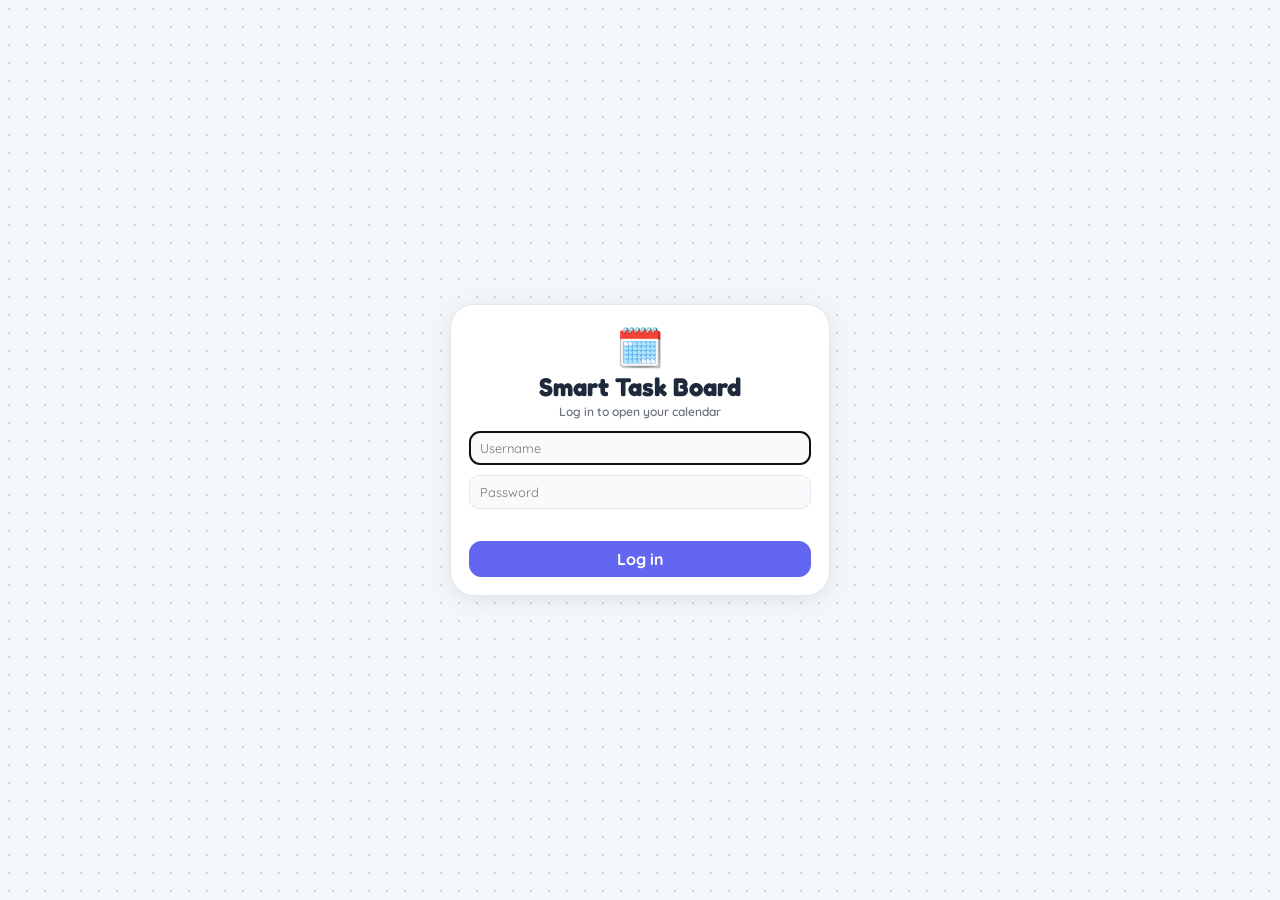
==== login.html @ 5694085f "Add files via upload" ====
<!DOCTYPE html>
<html lang="en"><head><meta charset="UTF-8"><meta name="viewport" content="width=device-width, initial-scale=1">
<title>Log in · Smart Calendar Task Board</title>
<link href="https://fonts.googleapis.com/css2?family=Fredoka:wght@400..700&family=Quicksand:wght@400..700&display=swap" rel="stylesheet">
<link rel="stylesheet" href="style.css"></head>
<body class="th-white" style="display:flex;align-items:center;justify-content:center">
<form class="panel" id="f" style="width:100%;max-width:380px;display:grid;gap:10px;margin:0">
  <div style="text-align:center"><div style="font-size:2.4rem">🗓️</div><h1>Smart Task Board</h1><p class="sub">Log in to open your calendar</p></div>
  <input id="u" placeholder="Username" autocomplete="username" required autofocus>
  <input id="p" type="password" placeholder="Password" autocomplete="current-password" required>
  <div id="err" class="bad" style="font-size:.75rem;font-weight:700;min-height:1em"></div>
  <button class="btn pri" type="submit">Log in</button>
</form>
<script src="auth.js"></script>
<script>
(async()=>{
  if(localStorage.getItem(TK)&&await currentUser())return location.replace('index.html');
  const btn=document.querySelector('button');
  document.getElementById('f').onsubmit=async e=>{
    e.preventDefault();btn.disabled=true;btn.textContent='Logging in…';
    try{await login(document.getElementById('u').value,document.getElementById('p').value);location.href='index.html'}
    catch(x){document.getElementById('err').textContent=x.status===401?x.message:'Cannot reach the server: '+x.message+' (is the site deployed with Netlify Functions?)';btn.disabled=false;btn.textContent='Log in'}
  };
})();
</script></body></html>
---- style.css ----
*{box-sizing:border-box}
:root{--bg:#f4f7f9;--panel:#fff;--ink:#1e293b;--bd:#e2e8f0;--pri:#6366f1;--pi:#fff;--sh:0 4px 20px -2px rgba(148,163,184,.25);--dot:#cbd5e1;--soft:#f8fafc}
.th-dark{--bg:#0b0f19;--panel:#161e2e;--ink:#f3f4f6;--bd:#243147;--pri:#10b981;--pi:#022c22;--sh:0 10px 30px rgba(0,0,0,.4);--dot:#334155;--soft:#1f2a3c}
.th-pink{--bg:#fff1f2;--panel:#fff;--ink:#4c0519;--bd:#fecdd3;--pri:#fb7185;--dot:#fda4af;--soft:#fff7f8}
.th-cepalco{--bg:#facc15;--panel:#fff;--ink:#000;--bd:#000;--pri:#000;--pi:#fff;--sh:6px 6px 0 #000;--dot:#000;--soft:#fffbe6}
body{margin:0;font-family:Quicksand,sans-serif;background:var(--bg);color:var(--ink);background-image:radial-gradient(var(--dot) 1.4px,transparent 1.4px);background-size:18px 18px;padding:14px;min-height:100vh}
h1,h2,h3,h4{font-family:Fredoka,sans-serif;margin:0}
h1{font-size:1.6rem}
.panel{background:var(--panel);border:1px solid var(--bd);border-radius:24px;box-shadow:var(--sh);max-width:1100px;margin:0 auto 14px;padding:18px}
.th-cepalco .panel{border-width:3px}
.top{display:flex;flex-wrap:wrap;gap:14px;justify-content:space-between;align-items:center}
.row{display:flex;flex-wrap:wrap;gap:8px;align-items:center;margin-top:8px}
.top>.row{margin:0}
.sub{font-size:.75rem;font-weight:600;opacity:.65;margin:2px 0}
button{font:inherit;cursor:pointer;color:inherit}
.mini{font-size:.65rem;font-weight:800;padding:4px 10px;border:1px solid var(--bd);border-radius:8px;background:var(--soft)}
.sw{width:22px;height:22px;border-radius:50%;border:2px solid var(--bd)}
.stat{background:var(--soft);border:1px solid var(--bd);border-radius:14px;padding:5px 12px;text-align:center;font-size:.6rem;font-weight:800;text-transform:uppercase}
.stat b{display:block;font-size:1.1rem}.ok{color:#059669}.bad{color:#dc2626}
.calbar{display:flex;align-items:center;gap:10px;margin-bottom:12px}
.calbar h2{flex:1;text-align:center;font-size:1.5rem}
.btn{padding:7px 14px;border-radius:12px;border:1px solid var(--bd);background:var(--soft);font-weight:800}
.btn.pri,.pri{background:var(--pri);color:var(--pi);border-color:var(--pri)}
.grid{display:grid;grid-template-columns:repeat(7,1fr);gap:6px}
.grid.head span{text-align:center;font-size:.7rem;font-weight:800;text-transform:uppercase;opacity:.7;padding:4px}
.red{color:#ef4444}
.cell{min-height:104px;text-align:left;padding:6px;border:1px solid var(--bd);border-radius:14px;background:var(--soft);display:flex;flex-direction:column;gap:3px;overflow:hidden;transition:transform .15s}
.cell:hover{transform:translateY(-2px);border-color:var(--pri)}
.cell.out{opacity:.35}
.cell.hol{background:#fee2e2;color:#7f1d1d}
.cell.tdy{outline:3px solid var(--pri)}
.cell .n{font-weight:800;font-size:.9rem;display:flex;justify-content:space-between}
.cell .n em{font-style:normal;font-size:.6rem;background:var(--pri);color:var(--pi);border-radius:99px;padding:1px 6px}
.cell .h{font-size:.58rem;font-weight:800;line-height:1.1}
.chip{font-family:'Architects Daughter',cursive;font-size:.65rem;color:#1e293b;border-radius:5px;padding:1px 4px;white-space:nowrap;overflow:hidden;text-overflow:ellipsis}
.dot{display:inline-block;width:10px;height:10px;border-radius:50%;vertical-align:middle}
.dot.hol{background:#fca5a5}.dot.tdy{border:3px solid var(--pri)}
.legend{margin-top:10px}
.overlay{position:fixed;inset:0;background:rgba(15,23,42,.6);backdrop-filter:blur(4px);z-index:50;display:flex;align-items:center;justify-content:center;padding:10px}
.overlay[hidden]{display:none}
.board{width:100%;max-width:1000px;max-height:94vh;overflow:auto;margin:0;padding:16px}
.bhead{display:flex;justify-content:space-between;align-items:flex-start}
.holtag{font-size:.75rem;font-weight:800;color:#dc2626}
.x{font-size:1.4rem;width:34px;height:34px;border-radius:50%;border:1px solid var(--bd);background:var(--soft)}
.tabs{display:flex;gap:14px;border-bottom:1px solid var(--bd);margin:10px 0 12px}
.tabs button{background:none;border:0;border-bottom:3px solid transparent;font-weight:800;font-size:.8rem;padding:6px 2px;opacity:.6}
.tabs button.on{border-color:var(--pri);opacity:1}
.add{display:grid;grid-template-columns:1fr 1fr auto auto;gap:8px;margin-bottom:12px}
input,select,textarea{font:inherit;font-size:.8rem;padding:8px 10px;border:1px solid var(--bd);border-radius:10px;background:var(--soft);color:var(--ink);min-width:0}
.cols{display:grid;grid-template-columns:repeat(3,1fr);gap:10px}
.col{border:2px solid;border-radius:18px;padding:10px;min-height:260px;background:var(--panel);color:var(--ink)}
.col.Now{border-color:#f87171}.col.Next{border-color:#facc15}.col.Later{border-color:#4ade80}
.col.over{background:var(--soft)}
.col h3{font-size:.9rem;margin-bottom:8px;display:flex;justify-content:space-between}
.col .list{display:flex;flex-direction:column;gap:14px;padding-top:8px;min-height:180px}
.empty{border:1px dashed var(--bd);border-radius:10px;padding:16px;text-align:center;font-size:.7rem;opacity:.6}
.note{position:relative;border-radius:12px;padding:12px;border:1px solid rgba(0,0,0,.1);box-shadow:0 4px 12px rgba(0,0,0,.08);color:#1e293b;cursor:grab}
.note:nth-child(odd){transform:rotate(-1deg)}.note:nth-child(even){transform:rotate(1.2deg)}
.note.drag{opacity:.4}
.tape{position:absolute;top:-9px;left:50%;transform:translateX(-50%);width:50px;height:16px;background:rgba(255,255,255,.7);border:1px dashed rgba(0,0,0,.12)}
.note h4{font-family:'Architects Daughter',cursive;font-size:.9rem;word-break:break-word}
.note p{font-size:.7rem;font-weight:600;color:#64748b;margin:3px 0 0;word-break:break-word}
.nact{display:flex;gap:4px;margin-top:8px;padding-top:6px;border-top:1px solid rgba(0,0,0,.08);flex-wrap:wrap}
.nact button{font-size:.7rem;border:0;background:rgba(255,255,255,.55);border-radius:6px;padding:2px 6px}
.nact .sp{flex:1}
.note input,.note textarea{width:100%;margin-bottom:5px;font-size:.75rem;background:#fff;color:#000}
.zones{display:flex;justify-content:center;gap:30px;margin-top:14px}
.zone{width:74px;height:74px;border-radius:50%;border:3px solid #0f172a;color:#fff;display:flex;flex-direction:column;align-items:center;justify-content:center;font-size:.6rem;font-weight:800;box-shadow:4px 4px 0 #000;transition:transform .15s}
.zone b{font-size:1.4rem}.zone.c{background:#10b981}.zone.t{background:#ef4444}.zone.over{transform:scale(1.2)}
.item{display:flex;justify-content:space-between;align-items:center;gap:8px;border:1px solid var(--bd);border-radius:12px;padding:10px;margin-bottom:8px;background:var(--soft)}
.item h4{font-family:'Architects Daughter',cursive;font-size:.9rem}
.item small{opacity:.6}
#toast{position:fixed;top:12px;right:12px;z-index:99;display:flex;flex-direction:column;gap:6px}
#toast div{background:var(--panel);color:var(--ink);border:1px solid var(--bd);border-radius:10px;padding:8px 12px;font-size:.75rem;font-weight:700;box-shadow:var(--sh)}
@media(max-width:700px){
 body{padding:8px}.cell{min-height:62px;padding:3px}.cell .h,.chip{display:none}.cell .n{font-size:.75rem}
 .cols{grid-template-columns:1fr}.col{min-height:0}.add{grid-template-columns:1fr}
 .grid{gap:3px}.panel{padding:12px;border-radius:18px}
}

.wd{padding:8px 12px;border-radius:12px;border:2px solid var(--bd);font-weight:800;background:var(--soft)}
.wd.on{background:var(--pri);color:var(--pi);border-color:var(--pri)}
.repl{display:block;font-size:.75rem;font-weight:700;margin:-4px 0 12px}
.add.rep{grid-template-columns:1fr 1fr auto auto auto auto}
#sDone{cursor:pointer}
@media(max-width:700px){.add.rep{grid-template-columns:1fr}}

/* ---- dashboard ---- */
@media(min-width:701px){.add:not(.rep){grid-template-columns:1fr 1fr auto auto auto}}
.dhead{display:flex;flex-wrap:wrap;gap:10px;justify-content:space-between;align-items:center;margin-bottom:10px}
.dhead select{padding:3px 6px}
.qa{display:flex;gap:8px}.qa input{flex:1;font-size:.9rem;padding:11px 14px;border-radius:14px}
.qprev{min-height:26px;display:flex;flex-wrap:wrap;gap:6px;margin:6px 0 10px;font-size:.7rem;font-weight:800}
.qprev span{background:var(--soft);border:1px solid var(--bd);border-radius:99px;padding:2px 10px}
.dcols{display:grid;grid-template-columns:repeat(4,1fr);gap:10px}
.dc{border:2px solid var(--bd);border-radius:18px;padding:10px;background:var(--soft);max-height:380px;overflow:auto;display:flex;flex-direction:column;gap:6px}
.dc h3{font-size:.85rem;display:flex;gap:6px;align-items:center;flex-wrap:wrap}
.dc h3 small{background:var(--pri);color:var(--pi);border-radius:99px;padding:0 7px;font-size:.65rem}
.dc h3 .mini{margin-left:auto}
.dc.O{border-color:#f87171}.dc.T{border-color:var(--pri)}.dc.N{border-color:#facc15}.dc.I{border-color:#a78bfa}
.dc.dover{background:var(--panel);transform:scale(1.015)}
.dc.flash{animation:fl 1.4s}@keyframes fl{30%{box-shadow:0 0 0 5px #f87171}}
.di{display:flex;gap:6px;align-items:flex-start;background:var(--panel);border:1px solid var(--bd);border-left:5px solid #4ade80;border-radius:10px;padding:6px;cursor:grab}
.di.Now{border-left-color:#f87171}.di.Next{border-left-color:#facc15}
.dk{width:24px;height:24px;border-radius:50%;border:2px solid var(--bd);background:var(--soft);flex:none;font-size:.7rem;padding:0}
.dk:hover{background:#10b981;color:#fff;border-color:#10b981}
.dm{flex:1;min-width:0}.dm b{font-size:.78rem;display:block;word-break:break-word}.dm small{font-size:.62rem;opacity:.7;font-weight:700}
.da{display:flex;gap:2px;flex:none}
.da button,.mvl{border:0;background:var(--soft);border-radius:6px;padding:1px 5px;font-size:.7rem;position:relative;cursor:pointer;display:inline-block}
.mvl input{position:absolute;inset:0;opacity:0;width:100%;height:100%;padding:0;cursor:pointer}
.nact .mvl{background:rgba(255,255,255,.55)}
.seg{display:flex;border:1px solid var(--bd);border-radius:12px;overflow:hidden}
.seg button{border:0;background:var(--soft);padding:7px 12px;font-weight:800;font-size:.8rem}.seg button.on{background:var(--pri);color:var(--pi)}
.cell{cursor:pointer}.chip{cursor:grab}
.cell.wk{min-height:300px}.cell.wk .chip{white-space:normal;font-size:.72rem;padding:3px 5px}
.cell.dover{border-color:var(--pri);background:var(--panel);transform:scale(1.03)}
#toast .mini{margin-left:8px}
@media(max-width:900px){.dcols{grid-template-columns:repeat(2,1fr)}}
@media(max-width:700px){
 .dcols{grid-template-columns:1fr}.qa{flex-direction:column}
 .grid.weekmode{grid-template-columns:1fr}.grid.head.weekmode{display:none}
 .cell.wk{min-height:70px}.cell.wk .chip,.cell.wk .h{display:block}
}
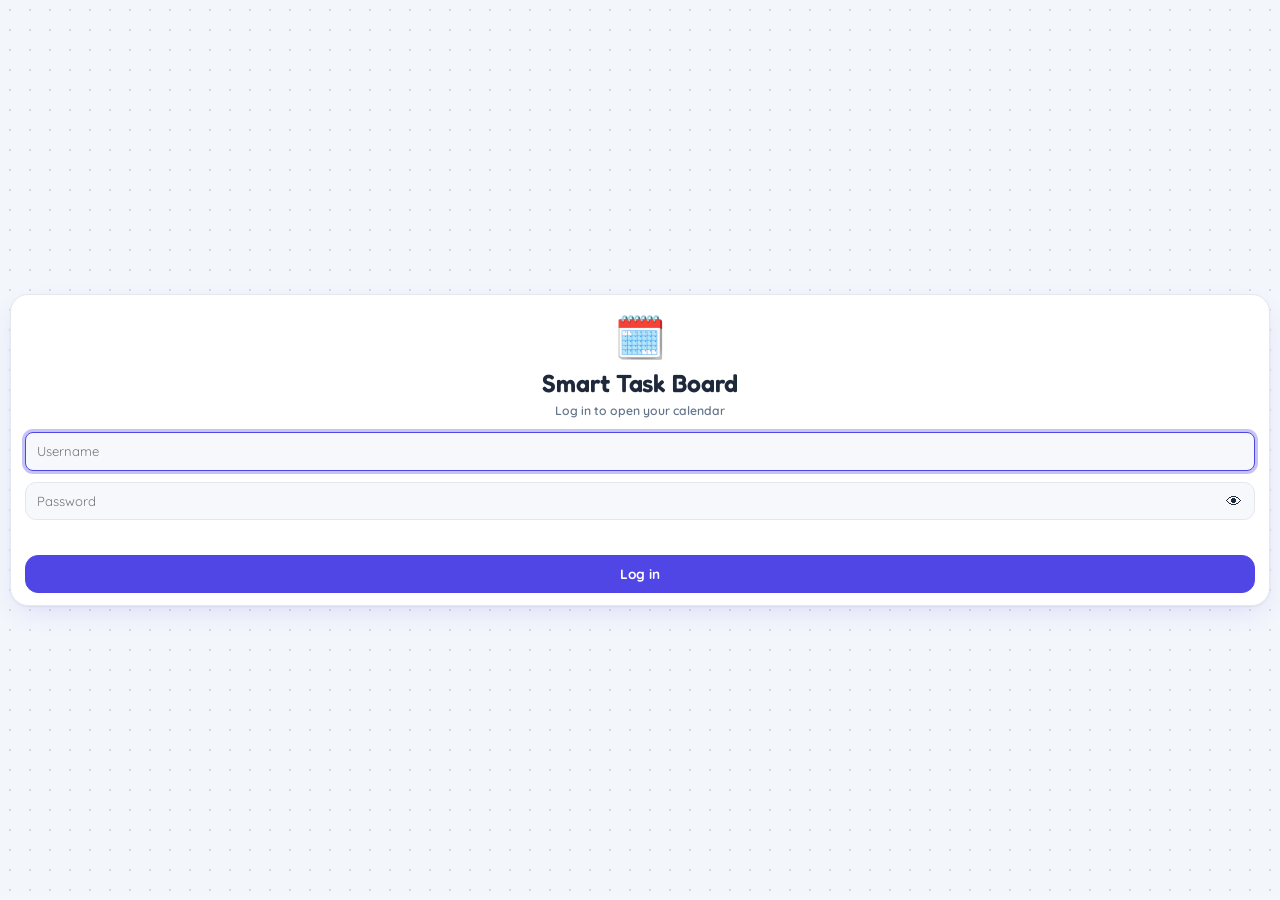
==== commit 86bb280d: "Add files via upload" ====
--- a/login.html
+++ b/login.html
@@ -1,25 +1,29 @@
 <!DOCTYPE html>
-<html lang="en"><head><meta charset="UTF-8"><meta name="viewport" content="width=device-width, initial-scale=1">
+<html lang="en"><head><meta charset="UTF-8"><meta name="viewport" content="width=device-width, initial-scale=1, viewport-fit=cover">
+<meta name="theme-color" content="#4f46e5">
+<link rel="icon" href="data:image/svg+xml,%3Csvg xmlns=%27http://www.w3.org/2000/svg%27 viewBox=%270 0 100 100%27%3E%3Ctext y=%27.9em%27 font-size=%2790%27%3E%F0%9F%97%93%EF%B8%8F%3C/text%3E%3C/svg%3E">
 <title>Log in · Smart Calendar Task Board</title>
+<link rel="preconnect" href="https://fonts.googleapis.com"><link rel="preconnect" href="https://fonts.gstatic.com" crossorigin>
 <link href="https://fonts.googleapis.com/css2?family=Fredoka:wght@400..700&family=Quicksand:wght@400..700&display=swap" rel="stylesheet">
 <link rel="stylesheet" href="style.css"></head>
-<body class="th-white" style="display:flex;align-items:center;justify-content:center">
-<form class="panel" id="f" style="width:100%;max-width:380px;display:grid;gap:10px;margin:0">
-  <div style="text-align:center"><div style="font-size:2.4rem">🗓️</div><h1>Smart Task Board</h1><p class="sub">Log in to open your calendar</p></div>
-  <input id="u" placeholder="Username" autocomplete="username" required autofocus>
-  <input id="p" type="password" placeholder="Password" autocomplete="current-password" required>
-  <div id="err" class="bad" style="font-size:.75rem;font-weight:700;min-height:1em"></div>
-  <button class="btn pri" type="submit">Log in</button>
+<body class="th-white login-wrap">
+<script src="auth.js"></script>
+<form class="panel login" id="f">
+  <div style="text-align:center"><div class="logo">🗓️</div><h1>Smart Task Board</h1><p class="sub">Log in to open your calendar</p></div>
+  <input id="u" placeholder="Username" autocomplete="username" autocapitalize="none" spellcheck="false" required autofocus aria-label="Username">
+  <div class="pw"><input id="p" type="password" placeholder="Password" autocomplete="current-password" required aria-label="Password"><button type="button" id="eye" aria-label="Show password" title="Show password">👁</button></div>
+  <div id="err" class="bad msg" role="alert"></div>
+  <button class="btn pri" type="submit" id="go">Log in</button>
 </form>
-<script src="auth.js"></script>
 <script>
 (async()=>{
-  if(localStorage.getItem(TK)&&await currentUser())return location.replace('index.html');
-  const btn=document.querySelector('button');
-  document.getElementById('f').onsubmit=async e=>{
-    e.preventDefault();btn.disabled=true;btn.textContent='Logging in…';
-    try{await login(document.getElementById('u').value,document.getElementById('p').value);location.href='index.html'}
-    catch(x){document.getElementById('err').textContent=x.status===401?x.message:'Cannot reach the server: '+x.message+' (is the site deployed with Netlify Functions?)';btn.disabled=false;btn.textContent='Log in'}
+  const $=id=>document.getElementById(id),err=$('err'),btn=$('go');
+  $('eye').onclick=()=>{const h=$('p').type==='password';$('p').type=h?'text':'password';$('eye').setAttribute('aria-label',h?'Hide password':'Show password')};
+  $('f').onsubmit=async e=>{
+    e.preventDefault();err.textContent='';btn.disabled=true;btn.textContent='Logging in…';
+    try{await login($('u').value,$('p').value);location.href='index.html'}
+    catch(x){err.textContent=x.status===0?'Cannot reach the server. Check your connection (and that the site is deployed with Netlify Functions).':x.message;btn.disabled=false;btn.textContent='Log in';$('p').select()}
   };
+  try{if(localStorage.getItem(TK)&&await currentUser())location.replace('index.html')}catch(e){} // offline: just show the form
 })();
 </script></body></html>
--- a/style.css
+++ b/style.css
@@ -1,123 +1,274 @@
-*{box-sizing:border-box}
-:root{--bg:#f4f7f9;--panel:#fff;--ink:#1e293b;--bd:#e2e8f0;--pri:#6366f1;--pi:#fff;--sh:0 4px 20px -2px rgba(148,163,184,.25);--dot:#cbd5e1;--soft:#f8fafc}
-.th-dark{--bg:#0b0f19;--panel:#161e2e;--ink:#f3f4f6;--bd:#243147;--pri:#10b981;--pi:#022c22;--sh:0 10px 30px rgba(0,0,0,.4);--dot:#334155;--soft:#1f2a3c}
-.th-pink{--bg:#fff1f2;--panel:#fff;--ink:#4c0519;--bd:#fecdd3;--pri:#fb7185;--dot:#fda4af;--soft:#fff7f8}
-.th-cepalco{--bg:#facc15;--panel:#fff;--ink:#000;--bd:#000;--pri:#000;--pi:#fff;--sh:6px 6px 0 #000;--dot:#000;--soft:#fffbe6}
-body{margin:0;font-family:Quicksand,sans-serif;background:var(--bg);color:var(--ink);background-image:radial-gradient(var(--dot) 1.4px,transparent 1.4px);background-size:18px 18px;padding:14px;min-height:100vh}
-h1,h2,h3,h4{font-family:Fredoka,sans-serif;margin:0}
-h1{font-size:1.6rem}
-.panel{background:var(--panel);border:1px solid var(--bd);border-radius:24px;box-shadow:var(--sh);max-width:1100px;margin:0 auto 14px;padding:18px}
+/* ============ Smart Calendar Task Board — styles ============ */
+*{box-sizing:border-box;scrollbar-width:thin;scrollbar-color:var(--dot) transparent}
+[hidden]{display:none!important}
+:root{
+  color-scheme:light;
+  --bg:#f3f6fb;--panel:#fff;--ink:#1e293b;--muted:#64748b;--bd:#e3e8f0;--soft:#f6f8fc;
+  --pri:#4f46e5;--pi:#fff;--ring:rgba(79,70,229,.32);--dot:#d3dae6;
+  --sh:0 1px 2px rgba(15,23,42,.05),0 10px 28px -8px rgba(79,70,229,.16);
+  --hol-bg:#fff1f2;--hol-ink:#9f1239;--ok:#059669;--bad:#dc2626;
+  --warn-bg:#fef3c7;--warn-ink:#78350f;--r:22px;
+}
+.th-dark{color-scheme:dark;--bg:#0a0e17;--panel:#141c2b;--ink:#eef2f7;--muted:#94a3b8;--bd:#243147;--soft:#1b2639;
+  --pri:#10b981;--pi:#022c22;--ring:rgba(16,185,129,.4);--dot:#2a384f;--sh:0 12px 32px rgba(0,0,0,.45);
+  --hol-bg:#3b1823;--hol-ink:#fecdd3;--ok:#34d399;--bad:#f87171;--warn-bg:#3a2f0b;--warn-ink:#fde68a}
+.th-pink{--bg:#fff1f5;--panel:#fff;--ink:#4c0519;--muted:#9f4d68;--bd:#fbd0dc;--soft:#fff7f9;
+  --pri:#db2777;--pi:#fff;--ring:rgba(219,39,119,.3);--dot:#f9b4c8;--sh:0 10px 28px -8px rgba(219,39,119,.22);--hol-bg:#ffe4e6}
+.th-cepalco{--bg:#facc15;--panel:#fff;--ink:#000;--muted:#444;--bd:#000;--soft:#fffbe6;--pri:#000;--pi:#facc15;
+  --ring:rgba(0,0,0,.35);--dot:#000;--sh:6px 6px 0 #000;--hol-bg:#fee2e2}
+
+html{-webkit-text-size-adjust:100%}
+body{margin:0;font-family:Quicksand,system-ui,-apple-system,"Segoe UI",Roboto,sans-serif;background:var(--bg);color:var(--ink);
+  background-image:radial-gradient(var(--dot) 1.2px,transparent 1.2px);background-size:20px 20px;padding:16px;min-height:100vh;
+  line-height:1.4;-webkit-font-smoothing:antialiased}
+body.lock{overflow:hidden}
+h1,h2,h3,h4{font-family:Fredoka,system-ui,sans-serif;margin:0;font-weight:600;letter-spacing:-.005em}
+h1{font-size:1.55rem}h2{font-size:1.3rem}
+a{color:inherit}
+button{font:inherit;cursor:pointer;color:inherit}
+button:disabled{opacity:.55;cursor:not-allowed}
+:focus-visible{outline:3px solid var(--ring);outline-offset:2px;border-radius:8px}
+.sub{font-size:.76rem;font-weight:600;color:var(--muted);margin:2px 0}
+.ok{color:var(--ok)}.bad{color:var(--bad)}.red{color:var(--bad)}
+
+/* ---- panels ---- */
+.panel{background:var(--panel);border:1px solid var(--bd);border-radius:var(--r);box-shadow:var(--sh);max-width:1120px;margin:0 auto 16px;padding:18px 20px}
 .th-cepalco .panel{border-width:3px}
-.top{display:flex;flex-wrap:wrap;gap:14px;justify-content:space-between;align-items:center}
+.top{display:grid;grid-template-columns:1fr auto;gap:12px 18px;align-items:center}
+.top .tools{grid-column:1/-1}
+.brand h1{display:flex;align-items:center;gap:8px}
+.stats{display:flex;gap:8px}
+.tools{display:flex;flex-wrap:wrap;gap:8px;align-items:center;padding-top:12px;border-top:1px dashed var(--bd)}
+.sep{width:1px;height:22px;background:var(--bd);margin:0 2px}
+.who{font-size:.72rem;font-weight:700;color:var(--muted);display:inline-flex;gap:6px;align-items:center}
+.who b{color:var(--ink);font-size:.78rem}
+.pill{font-size:.68rem;font-weight:800;color:var(--muted);margin-left:auto}
 .row{display:flex;flex-wrap:wrap;gap:8px;align-items:center;margin-top:8px}
-.top>.row{margin:0}
-.sub{font-size:.75rem;font-weight:600;opacity:.65;margin:2px 0}
-button{font:inherit;cursor:pointer;color:inherit}
-.mini{font-size:.65rem;font-weight:800;padding:4px 10px;border:1px solid var(--bd);border-radius:8px;background:var(--soft)}
-.sw{width:22px;height:22px;border-radius:50%;border:2px solid var(--bd)}
-.stat{background:var(--soft);border:1px solid var(--bd);border-radius:14px;padding:5px 12px;text-align:center;font-size:.6rem;font-weight:800;text-transform:uppercase}
-.stat b{display:block;font-size:1.1rem}.ok{color:#059669}.bad{color:#dc2626}
-.calbar{display:flex;align-items:center;gap:10px;margin-bottom:12px}
-.calbar h2{flex:1;text-align:center;font-size:1.5rem}
-.btn{padding:7px 14px;border-radius:12px;border:1px solid var(--bd);background:var(--soft);font-weight:800}
+.banner{max-width:1120px;margin:0 auto 14px;background:var(--warn-bg);color:var(--warn-ink);border-radius:16px;padding:10px 14px;font-size:.82rem;font-weight:700;display:flex;gap:10px;align-items:center;flex-wrap:wrap}
+.banner button{margin-left:auto}
+.fatal{text-align:center;display:grid;gap:10px;justify-items:center}
+
+/* ---- buttons ---- */
+.mini,.btn{display:inline-flex;align-items:center;justify-content:center;gap:5px;border:1px solid var(--bd);background:var(--soft);font-weight:800;text-decoration:none;
+  transition:background .15s,border-color .15s,transform .1s,box-shadow .15s;white-space:nowrap}
+.mini{font-size:.7rem;padding:6px 11px;border-radius:999px}
+.btn{padding:8px 15px;border-radius:13px;font-size:.85rem}
+.mini:hover,.btn:hover{border-color:var(--pri);background:color-mix(in srgb,var(--pri) 9%,var(--soft))}
+.mini:active,.btn:active{transform:translateY(1px)}
 .btn.pri,.pri{background:var(--pri);color:var(--pi);border-color:var(--pri)}
-.grid{display:grid;grid-template-columns:repeat(7,1fr);gap:6px}
-.grid.head span{text-align:center;font-size:.7rem;font-weight:800;text-transform:uppercase;opacity:.7;padding:4px}
-.red{color:#ef4444}
-.cell{min-height:104px;text-align:left;padding:6px;border:1px solid var(--bd);border-radius:14px;background:var(--soft);display:flex;flex-direction:column;gap:3px;overflow:hidden;transition:transform .15s}
-.cell:hover{transform:translateY(-2px);border-color:var(--pri)}
-.cell.out{opacity:.35}
-.cell.hol{background:#fee2e2;color:#7f1d1d}
-.cell.tdy{outline:3px solid var(--pri)}
-.cell .n{font-weight:800;font-size:.9rem;display:flex;justify-content:space-between}
-.cell .n em{font-style:normal;font-size:.6rem;background:var(--pri);color:var(--pi);border-radius:99px;padding:1px 6px}
-.cell .h{font-size:.58rem;font-weight:800;line-height:1.1}
-.chip{font-family:'Architects Daughter',cursive;font-size:.65rem;color:#1e293b;border-radius:5px;padding:1px 4px;white-space:nowrap;overflow:hidden;text-overflow:ellipsis}
+.btn.pri:hover{filter:brightness(1.1);background:var(--pri)}
+.th-cepalco .btn:hover,.th-cepalco .mini:hover{box-shadow:3px 3px 0 #000}
+.themes{display:flex;gap:7px}
+.sw{width:22px;height:22px;border-radius:50%;border:2px solid var(--bd);padding:0;transition:transform .15s,box-shadow .15s}
+.sw:hover{transform:scale(1.14)}
+.sw[aria-pressed="true"]{box-shadow:0 0 0 2px var(--panel),0 0 0 4px var(--pri)}
+.stat{display:block;min-width:74px;background:var(--soft);border:1px solid var(--bd);border-radius:16px;padding:6px 14px;text-align:center;font-size:.6rem;font-weight:800;text-transform:uppercase;letter-spacing:.04em;color:var(--muted);transition:transform .15s,border-color .15s}
+.stat:hover{transform:translateY(-2px);border-color:var(--pri)}
+.stat b{display:block;font-family:Fredoka,sans-serif;font-size:1.35rem;line-height:1.1;color:var(--ink)}
+.stat.ok b{color:var(--ok)}.stat.bad b{color:var(--bad)}
+
+/* ---- calendar ---- */
+.calbar{display:flex;align-items:center;gap:10px;margin-bottom:14px;flex-wrap:wrap}
+.calbar h2{flex:1;text-align:center;font-size:1.55rem;min-width:150px}
+.seg{display:flex;border:1px solid var(--bd);border-radius:13px;overflow:hidden}
+.seg button{border:0;background:var(--soft);padding:8px 14px;font-weight:800;font-size:.8rem}
+.seg button.on{background:var(--pri);color:var(--pi)}
+.grid{display:grid;grid-template-columns:repeat(7,minmax(0,1fr));gap:6px}
+.grid.head span{text-align:center;font-size:.68rem;font-weight:800;text-transform:uppercase;letter-spacing:.06em;color:var(--muted);padding:4px}
+.grid.head span.red{color:var(--bad)}
+.cell{min-height:112px;text-align:left;padding:7px;border:1px solid var(--bd);border-radius:15px;background:var(--soft);display:flex;flex-direction:column;gap:3px;overflow:hidden;
+  cursor:pointer;transition:transform .15s,border-color .15s,box-shadow .15s,background .15s}
+.cell:hover{transform:translateY(-2px);border-color:var(--pri);box-shadow:0 6px 16px -8px var(--ring)}
+.cell.hol{background:var(--hol-bg);color:var(--hol-ink)}
+.cell.tdy{border-color:var(--pri);box-shadow:0 0 0 2px var(--ring)}
+.cell .n{font-weight:800;font-size:.9rem;display:flex;justify-content:space-between;align-items:center}
+.cell .dn{min-width:26px;height:26px;padding:0 4px;display:grid;place-items:center;border-radius:999px;font-family:Fredoka,sans-serif}
+.cell.sun .dn{color:var(--bad)}
+.cell.tdy .dn{background:var(--pri);color:var(--pi)}
+.cell .n em{font-style:normal;font-size:.62rem;background:var(--pri);color:var(--pi);border-radius:99px;padding:1px 7px}
+.cell .h{font-size:.58rem;font-weight:800;line-height:1.15}
+.cell .dots{display:none}
+.chip{font-family:'Architects Daughter',cursive;font-size:.68rem;color:#1e293b;border-radius:6px;padding:2px 6px;white-space:nowrap;overflow:hidden;text-overflow:ellipsis;
+  border-left:3px solid rgba(0,0,0,.2);cursor:grab}
 .dot{display:inline-block;width:10px;height:10px;border-radius:50%;vertical-align:middle}
 .dot.hol{background:#fca5a5}.dot.tdy{border:3px solid var(--pri)}
-.legend{margin-top:10px}
-.overlay{position:fixed;inset:0;background:rgba(15,23,42,.6);backdrop-filter:blur(4px);z-index:50;display:flex;align-items:center;justify-content:center;padding:10px}
-.overlay[hidden]{display:none}
-.board{width:100%;max-width:1000px;max-height:94vh;overflow:auto;margin:0;padding:16px}
-.bhead{display:flex;justify-content:space-between;align-items:flex-start}
-.holtag{font-size:.75rem;font-weight:800;color:#dc2626}
-.x{font-size:1.4rem;width:34px;height:34px;border-radius:50%;border:1px solid var(--bd);background:var(--soft)}
-.tabs{display:flex;gap:14px;border-bottom:1px solid var(--bd);margin:10px 0 12px}
-.tabs button{background:none;border:0;border-bottom:3px solid transparent;font-weight:800;font-size:.8rem;padding:6px 2px;opacity:.6}
-.tabs button.on{border-color:var(--pri);opacity:1}
-.add{display:grid;grid-template-columns:1fr 1fr auto auto;gap:8px;margin-bottom:12px}
-input,select,textarea{font:inherit;font-size:.8rem;padding:8px 10px;border:1px solid var(--bd);border-radius:10px;background:var(--soft);color:var(--ink);min-width:0}
-.cols{display:grid;grid-template-columns:repeat(3,1fr);gap:10px}
-.col{border:2px solid;border-radius:18px;padding:10px;min-height:260px;background:var(--panel);color:var(--ink)}
-.col.Now{border-color:#f87171}.col.Next{border-color:#facc15}.col.Later{border-color:#4ade80}
-.col.over{background:var(--soft)}
-.col h3{font-size:.9rem;margin-bottom:8px;display:flex;justify-content:space-between}
-.col .list{display:flex;flex-direction:column;gap:14px;padding-top:8px;min-height:180px}
-.empty{border:1px dashed var(--bd);border-radius:10px;padding:16px;text-align:center;font-size:.7rem;opacity:.6}
-.note{position:relative;border-radius:12px;padding:12px;border:1px solid rgba(0,0,0,.1);box-shadow:0 4px 12px rgba(0,0,0,.08);color:#1e293b;cursor:grab}
-.note:nth-child(odd){transform:rotate(-1deg)}.note:nth-child(even){transform:rotate(1.2deg)}
+.legend{margin-top:12px}
+.cell.wk{min-height:300px}.cell.wk .chip{white-space:normal;font-size:.74rem;padding:4px 6px}
+.cell.dover{border-color:var(--pri);background:var(--panel);transform:scale(1.03)}
+
+/* ---- modal ---- */
+.overlay{position:fixed;inset:0;background:rgba(10,15,30,.6);backdrop-filter:blur(5px);z-index:50;display:flex;align-items:center;justify-content:center;padding:12px;animation:fade .18s}
+#modal2{z-index:60}
+.board{width:100%;max-width:1000px;max-height:94vh;overflow:auto;margin:0;padding:18px 20px;animation:pop .22s cubic-bezier(.2,.9,.3,1.2)}
+@keyframes fade{from{opacity:0}}@keyframes pop{from{opacity:0;transform:translateY(14px) scale(.97)}}
+.bhead{display:flex;justify-content:space-between;align-items:flex-start;gap:10px}
+.holtag{font-size:.78rem;font-weight:800;color:var(--bad)}
+.x{font-size:1.4rem;line-height:1;width:36px;height:36px;border-radius:50%;border:1px solid var(--bd);background:var(--soft);flex:none;transition:background .15s,transform .15s}
+.x:hover{background:color-mix(in srgb,var(--bad) 14%,var(--soft));transform:rotate(90deg)}
+.tabs{display:flex;gap:16px;border-bottom:1px solid var(--bd);margin:12px 0 14px;overflow-x:auto}
+.tabs button{background:none;border:0;border-bottom:3px solid transparent;font-weight:800;font-size:.82rem;padding:7px 2px;color:var(--muted);white-space:nowrap}
+.tabs button.on{border-color:var(--pri);color:var(--ink)}
+.tabs span{background:var(--soft);border:1px solid var(--bd);border-radius:99px;padding:0 7px;font-size:.65rem;margin-left:3px}
+
+/* ---- forms ---- */
+input,select,textarea{font:inherit;font-size:.82rem;padding:9px 11px;border:1px solid var(--bd);border-radius:11px;background:var(--soft);color:var(--ink);min-width:0;transition:border-color .15s,box-shadow .15s}
+input:focus,select:focus,textarea:focus{outline:none;border-color:var(--pri);box-shadow:0 0 0 3px var(--ring)}
+input[type=checkbox]{accent-color:var(--pri);width:auto;padding:0}
+.add{display:grid;grid-template-columns:1fr 1fr auto auto auto;gap:8px;margin-bottom:10px}
+.add.rep{display:flex;flex-wrap:wrap}.add.rep>*{flex:1 1 130px}.add.rep>input:nth-child(-n+2){flex:2 1 200px}.add.rep>.btn{flex:none}
+.repl{display:block;font-size:.76rem;font-weight:700;margin:0 0 14px;color:var(--muted)}
+.stack{display:grid;gap:10px;max-width:380px}.msg{font-size:.76rem;font-weight:700;min-height:1.1em}
+.wd{padding:8px 13px;border-radius:12px;border:2px solid var(--bd);font-weight:800;background:var(--soft)}
+.wd.on{background:var(--pri);color:var(--pi);border-color:var(--pri)}
+
+/* ---- board columns & sticky notes ---- */
+.cols{display:grid;grid-template-columns:repeat(3,1fr);gap:12px}
+.col{--c:#4ade80;border:2px solid var(--c);border-radius:19px;padding:11px;min-height:260px;background:color-mix(in srgb,var(--c) 6%,var(--panel));transition:background .15s,transform .15s}
+.col.Now{--c:#f87171}.col.Next{--c:#facc15}.col.Later{--c:#4ade80}
+.col.over{background:color-mix(in srgb,var(--c) 18%,var(--panel));transform:scale(1.01)}
+.col h3{font-size:.92rem;margin-bottom:6px;display:flex;justify-content:space-between;align-items:center}
+.col h3 small{background:var(--c);color:#1e293b;border-radius:99px;padding:0 9px;font-size:.7rem;font-weight:800}
+.col .list{display:flex;flex-direction:column;gap:15px;padding-top:9px;min-height:180px}
+.empty{border:1.5px dashed var(--bd);border-radius:12px;padding:18px;text-align:center;font-size:.72rem;font-weight:700;color:var(--muted)}
+.note{position:relative;border-radius:13px;padding:13px;border:1px solid rgba(0,0,0,.1);box-shadow:0 4px 12px rgba(0,0,0,.09);color:#1e293b;cursor:grab;transition:transform .18s,box-shadow .18s}
+.note:nth-child(odd){transform:rotate(-1deg)}.note:nth-child(even){transform:rotate(1.1deg)}
+.note:hover{transform:rotate(0) translateY(-3px);box-shadow:0 10px 20px rgba(0,0,0,.14)}
 .note.drag{opacity:.4}
-.tape{position:absolute;top:-9px;left:50%;transform:translateX(-50%);width:50px;height:16px;background:rgba(255,255,255,.7);border:1px dashed rgba(0,0,0,.12)}
-.note h4{font-family:'Architects Daughter',cursive;font-size:.9rem;word-break:break-word}
-.note p{font-size:.7rem;font-weight:600;color:#64748b;margin:3px 0 0;word-break:break-word}
-.nact{display:flex;gap:4px;margin-top:8px;padding-top:6px;border-top:1px solid rgba(0,0,0,.08);flex-wrap:wrap}
-.nact button{font-size:.7rem;border:0;background:rgba(255,255,255,.55);border-radius:6px;padding:2px 6px}
+.tape{position:absolute;top:-9px;left:50%;transform:translateX(-50%);width:52px;height:16px;background:rgba(255,255,255,.7);border:1px dashed rgba(0,0,0,.12)}
+.note h4{font-family:'Architects Daughter',cursive;font-size:.95rem;word-break:break-word}
+.note p{font-size:.72rem;font-weight:700;color:#475569;margin:3px 0 0;word-break:break-word}
+.nact{display:flex;gap:4px;margin-top:8px;padding-top:6px;border-top:1px solid rgba(0,0,0,.08);flex-wrap:wrap;align-items:center}
+.nact button,.mvl{font-size:.74rem;border:0;background:rgba(255,255,255,.6);border-radius:7px;padding:3px 7px;transition:background .15s}
+.nact button:hover,.mvl:hover{background:rgba(255,255,255,.95)}
+.item .nact{border:0;margin:0;padding:0}.item .nact button,.item .nact .mvl{background:var(--panel);border:1px solid var(--bd)}
 .nact .sp{flex:1}
-.note input,.note textarea{width:100%;margin-bottom:5px;font-size:.75rem;background:#fff;color:#000}
-.zones{display:flex;justify-content:center;gap:30px;margin-top:14px}
-.zone{width:74px;height:74px;border-radius:50%;border:3px solid #0f172a;color:#fff;display:flex;flex-direction:column;align-items:center;justify-content:center;font-size:.6rem;font-weight:800;box-shadow:4px 4px 0 #000;transition:transform .15s}
+.note input,.note textarea{width:100%;margin-bottom:5px;font-size:.78rem;background:#fff;color:#000}
+.zones{display:flex;justify-content:center;gap:30px;margin-top:16px}
+.zone{width:76px;height:76px;border-radius:50%;border:3px solid #0f172a;color:#fff;display:flex;flex-direction:column;align-items:center;justify-content:center;font-size:.62rem;font-weight:800;box-shadow:4px 4px 0 #000;transition:transform .15s}
 .zone b{font-size:1.4rem}.zone.c{background:#10b981}.zone.t{background:#ef4444}.zone.over{transform:scale(1.2)}
-.item{display:flex;justify-content:space-between;align-items:center;gap:8px;border:1px solid var(--bd);border-radius:12px;padding:10px;margin-bottom:8px;background:var(--soft)}
-.item h4{font-family:'Architects Daughter',cursive;font-size:.9rem}
-.item small{opacity:.6}
-#toast{position:fixed;top:12px;right:12px;z-index:99;display:flex;flex-direction:column;gap:6px}
-#toast div{background:var(--panel);color:var(--ink);border:1px solid var(--bd);border-radius:10px;padding:8px 12px;font-size:.75rem;font-weight:700;box-shadow:var(--sh)}
-@media(max-width:700px){
- body{padding:8px}.cell{min-height:62px;padding:3px}.cell .h,.chip{display:none}.cell .n{font-size:.75rem}
- .cols{grid-template-columns:1fr}.col{min-height:0}.add{grid-template-columns:1fr}
- .grid{gap:3px}.panel{padding:12px;border-radius:18px}
-}
-
-.wd{padding:8px 12px;border-radius:12px;border:2px solid var(--bd);font-weight:800;background:var(--soft)}
-.wd.on{background:var(--pri);color:var(--pi);border-color:var(--pri)}
-.repl{display:block;font-size:.75rem;font-weight:700;margin:-4px 0 12px}
-.add.rep{grid-template-columns:1fr 1fr auto auto auto auto}
-#sDone{cursor:pointer}
-@media(max-width:700px){.add.rep{grid-template-columns:1fr}}
+.item{display:flex;justify-content:space-between;align-items:center;gap:10px;border:1px solid var(--bd);border-radius:13px;padding:10px 12px;margin-bottom:8px;background:var(--soft)}
+.item h4{font-family:'Architects Daughter',cursive;font-size:.95rem}
+.item small{color:var(--muted);font-weight:600}
 
 /* ---- dashboard ---- */
-@media(min-width:701px){.add:not(.rep){grid-template-columns:1fr 1fr auto auto auto}}
-.dhead{display:flex;flex-wrap:wrap;gap:10px;justify-content:space-between;align-items:center;margin-bottom:10px}
-.dhead select{padding:3px 6px}
-.qa{display:flex;gap:8px}.qa input{flex:1;font-size:.9rem;padding:11px 14px;border-radius:14px}
-.qprev{min-height:26px;display:flex;flex-wrap:wrap;gap:6px;margin:6px 0 10px;font-size:.7rem;font-weight:800}
-.qprev span{background:var(--soft);border:1px solid var(--bd);border-radius:99px;padding:2px 10px}
-.dcols{display:grid;grid-template-columns:repeat(4,1fr);gap:10px}
-.dc{border:2px solid var(--bd);border-radius:18px;padding:10px;background:var(--soft);max-height:380px;overflow:auto;display:flex;flex-direction:column;gap:6px}
-.dc h3{font-size:.85rem;display:flex;gap:6px;align-items:center;flex-wrap:wrap}
-.dc h3 small{background:var(--pri);color:var(--pi);border-radius:99px;padding:0 7px;font-size:.65rem}
-.dc h3 .mini{margin-left:auto}
-.dc.O{border-color:#f87171}.dc.T{border-color:var(--pri)}.dc.N{border-color:#facc15}.dc.I{border-color:#a78bfa}
+.dhead{display:flex;flex-wrap:wrap;gap:10px;justify-content:space-between;align-items:center;margin-bottom:12px}
+.dhead select{padding:4px 8px;font-size:.7rem;font-weight:800;border-radius:999px}
+.qa{display:flex;gap:8px}.qa input{flex:1;font-size:.92rem;padding:12px 15px;border-radius:15px}
+.qprev{min-height:28px;display:flex;flex-wrap:wrap;gap:6px;margin:7px 0 10px;font-size:.72rem;font-weight:800}
+.qprev span{background:var(--soft);border:1px solid var(--bd);border-radius:99px;padding:2px 11px}
+.dcols{display:grid;grid-template-columns:repeat(4,minmax(0,1fr));gap:12px}
+.dc{--c:var(--bd);border:1px solid var(--bd);border-top:4px solid var(--c);border-radius:17px;padding:11px;background:var(--soft);max-height:380px;overflow:auto;display:flex;flex-direction:column;gap:7px;transition:background .15s,transform .15s}
+.dc.O{--c:#f87171}.dc.T{--c:var(--pri)}.dc.N{--c:#facc15}.dc.I{--c:#a78bfa}
+.dc h3{font-size:.86rem;display:flex;gap:6px;align-items:center;flex-wrap:wrap}
+.dc h3 small{background:var(--c);color:#fff;border-radius:99px;padding:0 8px;font-size:.66rem}
+.dc.N h3 small{color:#1e293b}.dc.T h3 small{color:var(--pi)}
+.dc h3 .mini{margin-left:auto;padding:3px 9px}
 .dc.dover{background:var(--panel);transform:scale(1.015)}
 .dc.flash{animation:fl 1.4s}@keyframes fl{30%{box-shadow:0 0 0 5px #f87171}}
-.di{display:flex;gap:6px;align-items:flex-start;background:var(--panel);border:1px solid var(--bd);border-left:5px solid #4ade80;border-radius:10px;padding:6px;cursor:grab}
+.di{display:flex;gap:7px;align-items:flex-start;background:var(--panel);border:1px solid var(--bd);border-left:5px solid #4ade80;border-radius:11px;padding:7px;cursor:grab;transition:box-shadow .15s,transform .15s}
+.di:hover{box-shadow:0 4px 12px -4px rgba(0,0,0,.18);transform:translateY(-1px)}
 .di.Now{border-left-color:#f87171}.di.Next{border-left-color:#facc15}
-.dk{width:24px;height:24px;border-radius:50%;border:2px solid var(--bd);background:var(--soft);flex:none;font-size:.7rem;padding:0}
+.dk{width:25px;height:25px;border-radius:50%;border:2px solid var(--bd);background:var(--soft);flex:none;font-size:.7rem;padding:0;transition:background .15s,color .15s}
 .dk:hover{background:#10b981;color:#fff;border-color:#10b981}
-.dm{flex:1;min-width:0}.dm b{font-size:.78rem;display:block;word-break:break-word}.dm small{font-size:.62rem;opacity:.7;font-weight:700}
-.da{display:flex;gap:2px;flex:none}
-.da button,.mvl{border:0;background:var(--soft);border-radius:6px;padding:1px 5px;font-size:.7rem;position:relative;cursor:pointer;display:inline-block}
+.dm{flex:1;min-width:0}.dm b{font-size:.8rem;display:block;word-break:break-word}.dm small{font-size:.64rem;color:var(--muted);font-weight:700}
+.da{display:flex;gap:3px;flex:none}
+.da button,.mvl{border:0;background:var(--soft);border-radius:7px;padding:2px 6px;font-size:.72rem;position:relative;cursor:pointer;display:inline-block}
+.da button:hover,.mvl:hover{background:color-mix(in srgb,var(--pri) 16%,var(--soft))}
 .mvl input{position:absolute;inset:0;opacity:0;width:100%;height:100%;padding:0;cursor:pointer}
-.nact .mvl{background:rgba(255,255,255,.55)}
-.seg{display:flex;border:1px solid var(--bd);border-radius:12px;overflow:hidden}
-.seg button{border:0;background:var(--soft);padding:7px 12px;font-weight:800;font-size:.8rem}.seg button.on{background:var(--pri);color:var(--pi)}
-.cell{cursor:pointer}.chip{cursor:grab}
-.cell.wk{min-height:300px}.cell.wk .chip{white-space:normal;font-size:.72rem;padding:3px 5px}
-.cell.dover{border-color:var(--pri);background:var(--panel);transform:scale(1.03)}
-#toast .mini{margin-left:8px}
-@media(max-width:900px){.dcols{grid-template-columns:repeat(2,1fr)}}
+
+/* ---- toast ---- */
+#toast{position:fixed;left:50%;bottom:18px;transform:translateX(-50%);z-index:99;display:flex;flex-direction:column;gap:7px;align-items:center;width:max-content;max-width:92vw;pointer-events:none}
+#toast div{pointer-events:auto;background:var(--ink);color:var(--panel);border-radius:13px;padding:10px 15px;font-size:.8rem;font-weight:700;box-shadow:0 10px 30px rgba(0,0,0,.3);animation:rise .22s}
+.th-cepalco #toast div{background:#000;color:#facc15;border:2px solid #facc15}
+#toast .mini{margin-left:10px;background:rgba(255,255,255,.16);color:inherit;border-color:rgba(255,255,255,.3)}
+@keyframes rise{from{opacity:0;transform:translateY(10px)}}
+
+/* ---- login / users ---- */
+.login-wrap{display:flex;align-items:center;justify-content:center}
+.login{width:100%;max-width:390px;display:grid;gap:11px;margin:0}
+.login .logo{font-size:2.6rem;text-align:center}
+.pw{position:relative;display:grid}.pw input{padding-right:46px}
+.pw button{position:absolute;right:5px;top:50%;transform:translateY(-50%);border:0;background:none;padding:6px 8px;font-size:1rem}
+.tbl{width:100%;border-collapse:collapse;font-size:.82rem}
+.tbl th,.tbl td{text-align:left;padding:10px 8px;border-bottom:1px solid var(--bd)}
+.tbl th{font-size:.65rem;text-transform:uppercase;letter-spacing:.06em;color:var(--muted)}
+.tbl tr:hover td{background:var(--soft)}
+.fm{display:grid;grid-template-columns:repeat(auto-fit,minmax(150px,1fr));gap:8px;align-items:center}
+.tag{font-size:.65rem;font-weight:800;border-radius:7px;padding:2px 8px;background:var(--soft);border:1px solid var(--bd)}
+.warn{background:var(--warn-bg);color:var(--warn-ink);border-radius:13px;padding:11px 14px;font-size:.82rem;font-weight:700;margin-bottom:14px}
+
+/* ---- responsive ---- */
+@media(max-width:900px){.dcols{grid-template-columns:repeat(2,minmax(0,1fr))}}
 @media(max-width:700px){
- .dcols{grid-template-columns:1fr}.qa{flex-direction:column}
- .grid.weekmode{grid-template-columns:1fr}.grid.head.weekmode{display:none}
- .cell.wk{min-height:70px}.cell.wk .chip,.cell.wk .h{display:block}
-}
+  body{padding:8px}
+  input,select,textarea{font-size:16px}
+  .panel{padding:14px;border-radius:19px;margin-bottom:12px}
+  h1{font-size:1.25rem}
+  .top{grid-template-columns:1fr}.stats{display:grid;grid-template-columns:repeat(3,1fr)}.stat{min-width:0}
+  .sep{display:none}.pill{margin-left:0}
+  .grid{gap:3px}
+  .cell{min-height:64px;padding:4px;border-radius:11px;align-items:center}
+  .cell .h,.cell .chip{display:none}.cell .n{font-size:.78rem;width:100%}.cell .n em{display:none}
+  .cell .dots{display:flex;gap:2px;flex-wrap:wrap;justify-content:center}
+  .cell .dots i{width:7px;height:7px;border-radius:50%;border:1px solid rgba(0,0,0,.25)}
+  .cell.wk{min-height:72px;align-items:stretch}.cell.wk .chip,.cell.wk .h{display:block}.cell.wk .dots{display:none}
+  .grid.weekmode{grid-template-columns:1fr}.grid.head.weekmode{display:none}
+  .overlay{align-items:flex-end;padding:0}
+  .board{max-height:93dvh;border-radius:22px 22px 0 0;padding:14px;animation:sheet .26s ease-out}
+  @keyframes sheet{from{transform:translateY(40px);opacity:0}}
+  .cols{grid-template-columns:1fr}.col{min-height:0}.col .list{min-height:60px}
+  .add{grid-template-columns:1fr}.zones{display:none}
+  .dcols{grid-template-columns:1fr}.qa{flex-direction:column}
+  .calbar h2{font-size:1.2rem;order:-1;flex-basis:100%}
+  .calbar .seg{margin-left:auto}
+}
+@media(prefers-reduced-motion:reduce){*{animation:none!important;transition:none!important}}
+
+/* ====== Desktop "one-screen" layout: header + dashboard sidebar + calendar all fit the viewport ====== */
+@media(min-width:1000px) and (min-height:560px){
+  html,body{height:100%}
+  body{height:100dvh;min-height:0;padding:10px;display:flex;flex-direction:column;overflow:hidden}
+  .panel{max-width:none;width:100%;margin:0;padding:12px 14px;border-radius:18px}
+  /* compact single-row header */
+  .top{flex:none;display:flex;align-items:center;gap:10px 16px;padding:8px 14px;margin-bottom:10px}
+  .top .brand{flex:none}.brand h1{font-size:1.2rem;white-space:nowrap}.brand .sub{display:none}
+  .stats{flex:none}.stat{min-width:0;display:flex;align-items:center;gap:6px;padding:3px 11px;border-radius:999px;font-size:.62rem}
+  .stat b{display:inline;font-size:1.05rem}
+  .top .tools{flex:1;justify-content:flex-end;padding:0;border:0;gap:6px;min-width:0}
+  .banner{flex:none;max-width:none;margin:0 0 10px;padding:6px 12px}
+  /* two-column workspace */
+  .app{flex:1;min-height:0;display:grid;grid-template-columns:minmax(300px,27%) minmax(0,1fr);gap:10px}
+  .dash,.cal{min-height:0;min-width:0;display:flex;flex-direction:column;overflow:hidden}
+  .dhead{flex:none;margin-bottom:6px;gap:4px;flex-direction:column;align-items:stretch}
+  .dhead h2,.calbar h2{font-size:1.05rem}
+  .dhead .row{margin-top:2px;gap:6px}.dhead .row .sub{font-size:.68rem}
+  .qa{flex:none}.qa input{padding:8px 11px;font-size:.82rem;border-radius:12px}.qa .btn{padding:6px 12px}
+  .qprev{flex:none;min-height:0;margin:4px 0 0}.qprev:empty{display:none}
+  .dash>.sub:last-child{display:none}
+  .dcols{flex:1;min-height:0;display:flex;flex-direction:column;gap:8px;margin-top:8px}
+  .dc{flex:1 1 0;min-height:64px;max-height:none;padding:8px 10px;border-radius:14px;gap:5px}
+  .dc:has(>.empty){flex:0 0 auto;min-height:0}
+  .dc .empty{padding:7px;font-size:.68rem}
+  .dc h3{font-size:.8rem}
+  .di{padding:5px 7px}.dm b{font-size:.76rem}
+  /* calendar fills remaining height */
+  .calbar{flex:none;margin-bottom:6px;gap:8px}
+  .calbar h2{font-size:1.25rem}.calbar .btn{padding:5px 12px}.seg button{padding:5px 12px}
+  .grid.head{flex:none}.grid.head span{padding:2px}
+  .grid{gap:5px}
+  #days{flex:1;min-height:0;grid-auto-rows:minmax(0,1fr)}
+  .cell{min-height:0;padding:5px 6px;border-radius:12px;gap:2px}
+  .cell.wk{min-height:0;overflow:auto}
+  .cell .n{flex:none}.cell .dn{min-width:22px;height:22px;font-size:.82rem}
+  .chip{flex:none}
+  .legend{flex:none;margin:6px 0 0;font-size:.68rem}
+}
+@media(min-width:1000px) and (max-width:1199px) and (min-height:560px){
+  .app{grid-template-columns:minmax(280px,32%) minmax(0,1fr)}
+  .top .tools .mini{padding:5px 8px}
+}
+@media(min-width:1000px) and (min-height:560px){
+  #dDigest{display:-webkit-box;-webkit-line-clamp:2;-webkit-box-orient:vertical;overflow:hidden}
+  .pill{margin-left:4px}
+}
+@media(min-width:1360px) and (min-height:560px){.top .tools{flex-wrap:nowrap}}
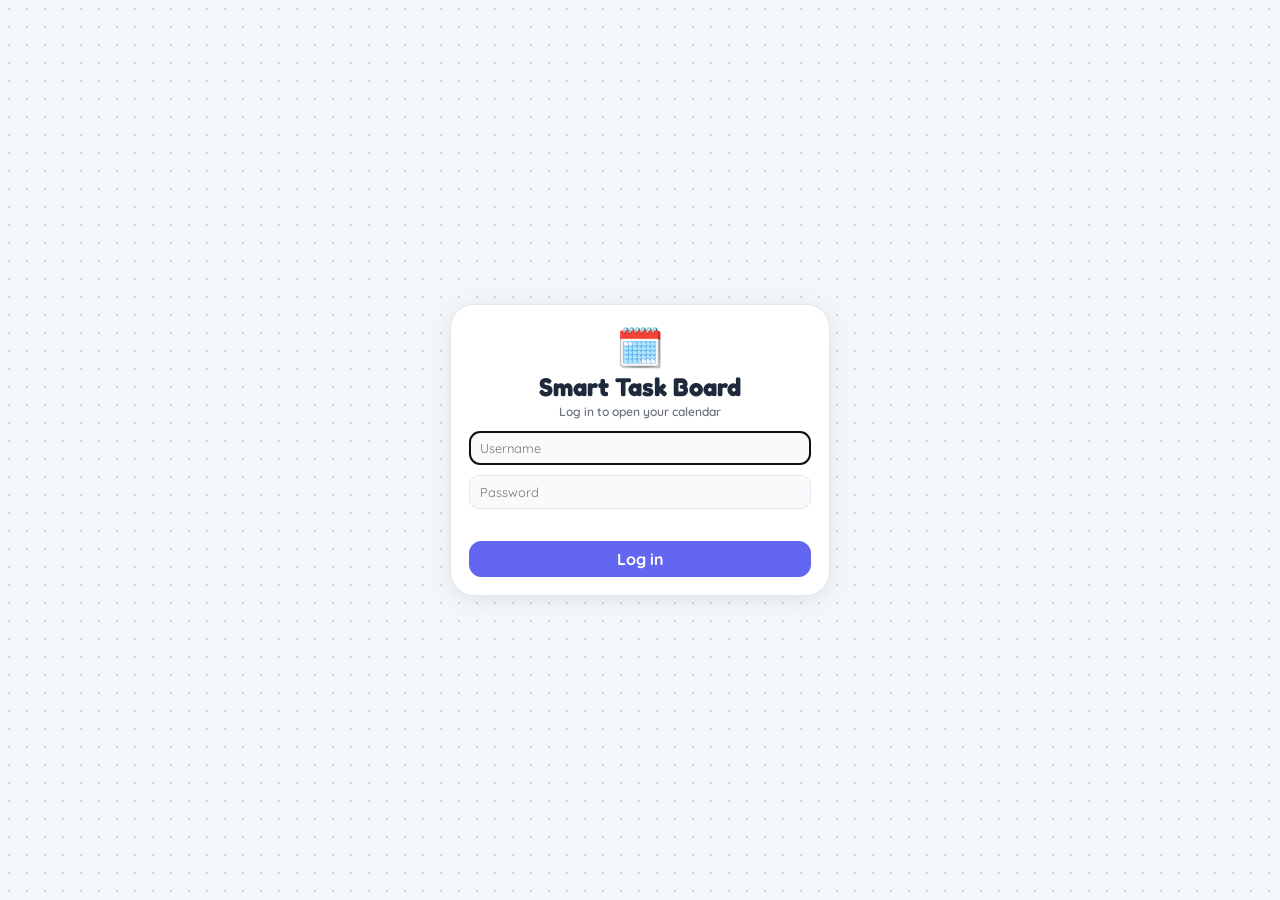
==== commit 0dbc300d: "Add files via upload" ====
--- a/login.html
+++ b/login.html
@@ -1,29 +1,25 @@
 <!DOCTYPE html>
-<html lang="en"><head><meta charset="UTF-8"><meta name="viewport" content="width=device-width, initial-scale=1, viewport-fit=cover">
-<meta name="theme-color" content="#4f46e5">
-<link rel="icon" href="data:image/svg+xml,%3Csvg xmlns=%27http://www.w3.org/2000/svg%27 viewBox=%270 0 100 100%27%3E%3Ctext y=%27.9em%27 font-size=%2790%27%3E%F0%9F%97%93%EF%B8%8F%3C/text%3E%3C/svg%3E">
+<html lang="en"><head><meta charset="UTF-8"><meta name="viewport" content="width=device-width, initial-scale=1">
 <title>Log in · Smart Calendar Task Board</title>
-<link rel="preconnect" href="https://fonts.googleapis.com"><link rel="preconnect" href="https://fonts.gstatic.com" crossorigin>
 <link href="https://fonts.googleapis.com/css2?family=Fredoka:wght@400..700&family=Quicksand:wght@400..700&display=swap" rel="stylesheet">
 <link rel="stylesheet" href="style.css"></head>
-<body class="th-white login-wrap">
+<body class="th-white" style="display:flex;align-items:center;justify-content:center">
+<form class="panel" id="f" style="width:100%;max-width:380px;display:grid;gap:10px;margin:0">
+  <div style="text-align:center"><div style="font-size:2.4rem">🗓️</div><h1>Smart Task Board</h1><p class="sub">Log in to open your calendar</p></div>
+  <input id="u" placeholder="Username" autocomplete="username" required autofocus>
+  <input id="p" type="password" placeholder="Password" autocomplete="current-password" required>
+  <div id="err" class="bad" style="font-size:.75rem;font-weight:700;min-height:1em"></div>
+  <button class="btn pri" type="submit">Log in</button>
+</form>
 <script src="auth.js"></script>
-<form class="panel login" id="f">
-  <div style="text-align:center"><div class="logo">🗓️</div><h1>Smart Task Board</h1><p class="sub">Log in to open your calendar</p></div>
-  <input id="u" placeholder="Username" autocomplete="username" autocapitalize="none" spellcheck="false" required autofocus aria-label="Username">
-  <div class="pw"><input id="p" type="password" placeholder="Password" autocomplete="current-password" required aria-label="Password"><button type="button" id="eye" aria-label="Show password" title="Show password">👁</button></div>
-  <div id="err" class="bad msg" role="alert"></div>
-  <button class="btn pri" type="submit" id="go">Log in</button>
-</form>
 <script>
 (async()=>{
-  const $=id=>document.getElementById(id),err=$('err'),btn=$('go');
-  $('eye').onclick=()=>{const h=$('p').type==='password';$('p').type=h?'text':'password';$('eye').setAttribute('aria-label',h?'Hide password':'Show password')};
-  $('f').onsubmit=async e=>{
-    e.preventDefault();err.textContent='';btn.disabled=true;btn.textContent='Logging in…';
-    try{await login($('u').value,$('p').value);location.href='index.html'}
-    catch(x){err.textContent=x.status===0?'Cannot reach the server. Check your connection (and that the site is deployed with Netlify Functions).':x.message;btn.disabled=false;btn.textContent='Log in';$('p').select()}
+  if(localStorage.getItem(TK)&&await currentUser())return location.replace('index.html');
+  const btn=document.querySelector('button');
+  document.getElementById('f').onsubmit=async e=>{
+    e.preventDefault();btn.disabled=true;btn.textContent='Logging in…';
+    try{await login(document.getElementById('u').value,document.getElementById('p').value);location.href='index.html'}
+    catch(x){document.getElementById('err').textContent=x.status===401?x.message:'Cannot reach the server: '+x.message+' (is the site deployed with Netlify Functions?)';btn.disabled=false;btn.textContent='Log in'}
   };
-  try{if(localStorage.getItem(TK)&&await currentUser())location.replace('index.html')}catch(e){} // offline: just show the form
 })();
 </script></body></html>
--- a/style.css
+++ b/style.css
@@ -1,274 +1,123 @@
-/* ============ Smart Calendar Task Board — styles ============ */
-*{box-sizing:border-box;scrollbar-width:thin;scrollbar-color:var(--dot) transparent}
-[hidden]{display:none!important}
-:root{
-  color-scheme:light;
-  --bg:#f3f6fb;--panel:#fff;--ink:#1e293b;--muted:#64748b;--bd:#e3e8f0;--soft:#f6f8fc;
-  --pri:#4f46e5;--pi:#fff;--ring:rgba(79,70,229,.32);--dot:#d3dae6;
-  --sh:0 1px 2px rgba(15,23,42,.05),0 10px 28px -8px rgba(79,70,229,.16);
-  --hol-bg:#fff1f2;--hol-ink:#9f1239;--ok:#059669;--bad:#dc2626;
-  --warn-bg:#fef3c7;--warn-ink:#78350f;--r:22px;
-}
-.th-dark{color-scheme:dark;--bg:#0a0e17;--panel:#141c2b;--ink:#eef2f7;--muted:#94a3b8;--bd:#243147;--soft:#1b2639;
-  --pri:#10b981;--pi:#022c22;--ring:rgba(16,185,129,.4);--dot:#2a384f;--sh:0 12px 32px rgba(0,0,0,.45);
-  --hol-bg:#3b1823;--hol-ink:#fecdd3;--ok:#34d399;--bad:#f87171;--warn-bg:#3a2f0b;--warn-ink:#fde68a}
-.th-pink{--bg:#fff1f5;--panel:#fff;--ink:#4c0519;--muted:#9f4d68;--bd:#fbd0dc;--soft:#fff7f9;
-  --pri:#db2777;--pi:#fff;--ring:rgba(219,39,119,.3);--dot:#f9b4c8;--sh:0 10px 28px -8px rgba(219,39,119,.22);--hol-bg:#ffe4e6}
-.th-cepalco{--bg:#facc15;--panel:#fff;--ink:#000;--muted:#444;--bd:#000;--soft:#fffbe6;--pri:#000;--pi:#facc15;
-  --ring:rgba(0,0,0,.35);--dot:#000;--sh:6px 6px 0 #000;--hol-bg:#fee2e2}
-
-html{-webkit-text-size-adjust:100%}
-body{margin:0;font-family:Quicksand,system-ui,-apple-system,"Segoe UI",Roboto,sans-serif;background:var(--bg);color:var(--ink);
-  background-image:radial-gradient(var(--dot) 1.2px,transparent 1.2px);background-size:20px 20px;padding:16px;min-height:100vh;
-  line-height:1.4;-webkit-font-smoothing:antialiased}
-body.lock{overflow:hidden}
-h1,h2,h3,h4{font-family:Fredoka,system-ui,sans-serif;margin:0;font-weight:600;letter-spacing:-.005em}
-h1{font-size:1.55rem}h2{font-size:1.3rem}
-a{color:inherit}
+*{box-sizing:border-box}
+:root{--bg:#f4f7f9;--panel:#fff;--ink:#1e293b;--bd:#e2e8f0;--pri:#6366f1;--pi:#fff;--sh:0 4px 20px -2px rgba(148,163,184,.25);--dot:#cbd5e1;--soft:#f8fafc}
+.th-dark{--bg:#0b0f19;--panel:#161e2e;--ink:#f3f4f6;--bd:#243147;--pri:#10b981;--pi:#022c22;--sh:0 10px 30px rgba(0,0,0,.4);--dot:#334155;--soft:#1f2a3c}
+.th-pink{--bg:#fff1f2;--panel:#fff;--ink:#4c0519;--bd:#fecdd3;--pri:#fb7185;--dot:#fda4af;--soft:#fff7f8}
+.th-cepalco{--bg:#facc15;--panel:#fff;--ink:#000;--bd:#000;--pri:#000;--pi:#fff;--sh:6px 6px 0 #000;--dot:#000;--soft:#fffbe6}
+body{margin:0;font-family:Quicksand,sans-serif;background:var(--bg);color:var(--ink);background-image:radial-gradient(var(--dot) 1.4px,transparent 1.4px);background-size:18px 18px;padding:14px;min-height:100vh}
+h1,h2,h3,h4{font-family:Fredoka,sans-serif;margin:0}
+h1{font-size:1.6rem}
+.panel{background:var(--panel);border:1px solid var(--bd);border-radius:24px;box-shadow:var(--sh);max-width:1100px;margin:0 auto 14px;padding:18px}
+.th-cepalco .panel{border-width:3px}
+.top{display:flex;flex-wrap:wrap;gap:14px;justify-content:space-between;align-items:center}
+.row{display:flex;flex-wrap:wrap;gap:8px;align-items:center;margin-top:8px}
+.top>.row{margin:0}
+.sub{font-size:.75rem;font-weight:600;opacity:.65;margin:2px 0}
 button{font:inherit;cursor:pointer;color:inherit}
-button:disabled{opacity:.55;cursor:not-allowed}
-:focus-visible{outline:3px solid var(--ring);outline-offset:2px;border-radius:8px}
-.sub{font-size:.76rem;font-weight:600;color:var(--muted);margin:2px 0}
-.ok{color:var(--ok)}.bad{color:var(--bad)}.red{color:var(--bad)}
-
-/* ---- panels ---- */
-.panel{background:var(--panel);border:1px solid var(--bd);border-radius:var(--r);box-shadow:var(--sh);max-width:1120px;margin:0 auto 16px;padding:18px 20px}
-.th-cepalco .panel{border-width:3px}
-.top{display:grid;grid-template-columns:1fr auto;gap:12px 18px;align-items:center}
-.top .tools{grid-column:1/-1}
-.brand h1{display:flex;align-items:center;gap:8px}
-.stats{display:flex;gap:8px}
-.tools{display:flex;flex-wrap:wrap;gap:8px;align-items:center;padding-top:12px;border-top:1px dashed var(--bd)}
-.sep{width:1px;height:22px;background:var(--bd);margin:0 2px}
-.who{font-size:.72rem;font-weight:700;color:var(--muted);display:inline-flex;gap:6px;align-items:center}
-.who b{color:var(--ink);font-size:.78rem}
-.pill{font-size:.68rem;font-weight:800;color:var(--muted);margin-left:auto}
-.row{display:flex;flex-wrap:wrap;gap:8px;align-items:center;margin-top:8px}
-.banner{max-width:1120px;margin:0 auto 14px;background:var(--warn-bg);color:var(--warn-ink);border-radius:16px;padding:10px 14px;font-size:.82rem;font-weight:700;display:flex;gap:10px;align-items:center;flex-wrap:wrap}
-.banner button{margin-left:auto}
-.fatal{text-align:center;display:grid;gap:10px;justify-items:center}
-
-/* ---- buttons ---- */
-.mini,.btn{display:inline-flex;align-items:center;justify-content:center;gap:5px;border:1px solid var(--bd);background:var(--soft);font-weight:800;text-decoration:none;
-  transition:background .15s,border-color .15s,transform .1s,box-shadow .15s;white-space:nowrap}
-.mini{font-size:.7rem;padding:6px 11px;border-radius:999px}
-.btn{padding:8px 15px;border-radius:13px;font-size:.85rem}
-.mini:hover,.btn:hover{border-color:var(--pri);background:color-mix(in srgb,var(--pri) 9%,var(--soft))}
-.mini:active,.btn:active{transform:translateY(1px)}
+.mini{font-size:.65rem;font-weight:800;padding:4px 10px;border:1px solid var(--bd);border-radius:8px;background:var(--soft)}
+.sw{width:22px;height:22px;border-radius:50%;border:2px solid var(--bd)}
+.stat{background:var(--soft);border:1px solid var(--bd);border-radius:14px;padding:5px 12px;text-align:center;font-size:.6rem;font-weight:800;text-transform:uppercase}
+.stat b{display:block;font-size:1.1rem}.ok{color:#059669}.bad{color:#dc2626}
+.calbar{display:flex;align-items:center;gap:10px;margin-bottom:12px}
+.calbar h2{flex:1;text-align:center;font-size:1.5rem}
+.btn{padding:7px 14px;border-radius:12px;border:1px solid var(--bd);background:var(--soft);font-weight:800}
 .btn.pri,.pri{background:var(--pri);color:var(--pi);border-color:var(--pri)}
-.btn.pri:hover{filter:brightness(1.1);background:var(--pri)}
-.th-cepalco .btn:hover,.th-cepalco .mini:hover{box-shadow:3px 3px 0 #000}
-.themes{display:flex;gap:7px}
-.sw{width:22px;height:22px;border-radius:50%;border:2px solid var(--bd);padding:0;transition:transform .15s,box-shadow .15s}
-.sw:hover{transform:scale(1.14)}
-.sw[aria-pressed="true"]{box-shadow:0 0 0 2px var(--panel),0 0 0 4px var(--pri)}
-.stat{display:block;min-width:74px;background:var(--soft);border:1px solid var(--bd);border-radius:16px;padding:6px 14px;text-align:center;font-size:.6rem;font-weight:800;text-transform:uppercase;letter-spacing:.04em;color:var(--muted);transition:transform .15s,border-color .15s}
-.stat:hover{transform:translateY(-2px);border-color:var(--pri)}
-.stat b{display:block;font-family:Fredoka,sans-serif;font-size:1.35rem;line-height:1.1;color:var(--ink)}
-.stat.ok b{color:var(--ok)}.stat.bad b{color:var(--bad)}
-
-/* ---- calendar ---- */
-.calbar{display:flex;align-items:center;gap:10px;margin-bottom:14px;flex-wrap:wrap}
-.calbar h2{flex:1;text-align:center;font-size:1.55rem;min-width:150px}
-.seg{display:flex;border:1px solid var(--bd);border-radius:13px;overflow:hidden}
-.seg button{border:0;background:var(--soft);padding:8px 14px;font-weight:800;font-size:.8rem}
-.seg button.on{background:var(--pri);color:var(--pi)}
-.grid{display:grid;grid-template-columns:repeat(7,minmax(0,1fr));gap:6px}
-.grid.head span{text-align:center;font-size:.68rem;font-weight:800;text-transform:uppercase;letter-spacing:.06em;color:var(--muted);padding:4px}
-.grid.head span.red{color:var(--bad)}
-.cell{min-height:112px;text-align:left;padding:7px;border:1px solid var(--bd);border-radius:15px;background:var(--soft);display:flex;flex-direction:column;gap:3px;overflow:hidden;
-  cursor:pointer;transition:transform .15s,border-color .15s,box-shadow .15s,background .15s}
-.cell:hover{transform:translateY(-2px);border-color:var(--pri);box-shadow:0 6px 16px -8px var(--ring)}
-.cell.hol{background:var(--hol-bg);color:var(--hol-ink)}
-.cell.tdy{border-color:var(--pri);box-shadow:0 0 0 2px var(--ring)}
-.cell .n{font-weight:800;font-size:.9rem;display:flex;justify-content:space-between;align-items:center}
-.cell .dn{min-width:26px;height:26px;padding:0 4px;display:grid;place-items:center;border-radius:999px;font-family:Fredoka,sans-serif}
-.cell.sun .dn{color:var(--bad)}
-.cell.tdy .dn{background:var(--pri);color:var(--pi)}
-.cell .n em{font-style:normal;font-size:.62rem;background:var(--pri);color:var(--pi);border-radius:99px;padding:1px 7px}
-.cell .h{font-size:.58rem;font-weight:800;line-height:1.15}
-.cell .dots{display:none}
-.chip{font-family:'Architects Daughter',cursive;font-size:.68rem;color:#1e293b;border-radius:6px;padding:2px 6px;white-space:nowrap;overflow:hidden;text-overflow:ellipsis;
-  border-left:3px solid rgba(0,0,0,.2);cursor:grab}
+.grid{display:grid;grid-template-columns:repeat(7,1fr);gap:6px}
+.grid.head span{text-align:center;font-size:.7rem;font-weight:800;text-transform:uppercase;opacity:.7;padding:4px}
+.red{color:#ef4444}
+.cell{min-height:104px;text-align:left;padding:6px;border:1px solid var(--bd);border-radius:14px;background:var(--soft);display:flex;flex-direction:column;gap:3px;overflow:hidden;transition:transform .15s}
+.cell:hover{transform:translateY(-2px);border-color:var(--pri)}
+.cell.out{opacity:.35}
+.cell.hol{background:#fee2e2;color:#7f1d1d}
+.cell.tdy{outline:3px solid var(--pri)}
+.cell .n{font-weight:800;font-size:.9rem;display:flex;justify-content:space-between}
+.cell .n em{font-style:normal;font-size:.6rem;background:var(--pri);color:var(--pi);border-radius:99px;padding:1px 6px}
+.cell .h{font-size:.58rem;font-weight:800;line-height:1.1}
+.chip{font-family:'Architects Daughter',cursive;font-size:.65rem;color:#1e293b;border-radius:5px;padding:1px 4px;white-space:nowrap;overflow:hidden;text-overflow:ellipsis}
 .dot{display:inline-block;width:10px;height:10px;border-radius:50%;vertical-align:middle}
 .dot.hol{background:#fca5a5}.dot.tdy{border:3px solid var(--pri)}
-.legend{margin-top:12px}
-.cell.wk{min-height:300px}.cell.wk .chip{white-space:normal;font-size:.74rem;padding:4px 6px}
-.cell.dover{border-color:var(--pri);background:var(--panel);transform:scale(1.03)}
+.legend{margin-top:10px}
+.overlay{position:fixed;inset:0;background:rgba(15,23,42,.6);backdrop-filter:blur(4px);z-index:50;display:flex;align-items:center;justify-content:center;padding:10px}
+.overlay[hidden]{display:none}
+.board{width:100%;max-width:1000px;max-height:94vh;overflow:auto;margin:0;padding:16px}
+.bhead{display:flex;justify-content:space-between;align-items:flex-start}
+.holtag{font-size:.75rem;font-weight:800;color:#dc2626}
+.x{font-size:1.4rem;width:34px;height:34px;border-radius:50%;border:1px solid var(--bd);background:var(--soft)}
+.tabs{display:flex;gap:14px;border-bottom:1px solid var(--bd);margin:10px 0 12px}
+.tabs button{background:none;border:0;border-bottom:3px solid transparent;font-weight:800;font-size:.8rem;padding:6px 2px;opacity:.6}
+.tabs button.on{border-color:var(--pri);opacity:1}
+.add{display:grid;grid-template-columns:1fr 1fr auto auto;gap:8px;margin-bottom:12px}
+input,select,textarea{font:inherit;font-size:.8rem;padding:8px 10px;border:1px solid var(--bd);border-radius:10px;background:var(--soft);color:var(--ink);min-width:0}
+.cols{display:grid;grid-template-columns:repeat(3,1fr);gap:10px}
+.col{border:2px solid;border-radius:18px;padding:10px;min-height:260px;background:var(--panel);color:var(--ink)}
+.col.Now{border-color:#f87171}.col.Next{border-color:#facc15}.col.Later{border-color:#4ade80}
+.col.over{background:var(--soft)}
+.col h3{font-size:.9rem;margin-bottom:8px;display:flex;justify-content:space-between}
+.col .list{display:flex;flex-direction:column;gap:14px;padding-top:8px;min-height:180px}
+.empty{border:1px dashed var(--bd);border-radius:10px;padding:16px;text-align:center;font-size:.7rem;opacity:.6}
+.note{position:relative;border-radius:12px;padding:12px;border:1px solid rgba(0,0,0,.1);box-shadow:0 4px 12px rgba(0,0,0,.08);color:#1e293b;cursor:grab}
+.note:nth-child(odd){transform:rotate(-1deg)}.note:nth-child(even){transform:rotate(1.2deg)}
+.note.drag{opacity:.4}
+.tape{position:absolute;top:-9px;left:50%;transform:translateX(-50%);width:50px;height:16px;background:rgba(255,255,255,.7);border:1px dashed rgba(0,0,0,.12)}
+.note h4{font-family:'Architects Daughter',cursive;font-size:.9rem;word-break:break-word}
+.note p{font-size:.7rem;font-weight:600;color:#64748b;margin:3px 0 0;word-break:break-word}
+.nact{display:flex;gap:4px;margin-top:8px;padding-top:6px;border-top:1px solid rgba(0,0,0,.08);flex-wrap:wrap}
+.nact button{font-size:.7rem;border:0;background:rgba(255,255,255,.55);border-radius:6px;padding:2px 6px}
+.nact .sp{flex:1}
+.note input,.note textarea{width:100%;margin-bottom:5px;font-size:.75rem;background:#fff;color:#000}
+.zones{display:flex;justify-content:center;gap:30px;margin-top:14px}
+.zone{width:74px;height:74px;border-radius:50%;border:3px solid #0f172a;color:#fff;display:flex;flex-direction:column;align-items:center;justify-content:center;font-size:.6rem;font-weight:800;box-shadow:4px 4px 0 #000;transition:transform .15s}
+.zone b{font-size:1.4rem}.zone.c{background:#10b981}.zone.t{background:#ef4444}.zone.over{transform:scale(1.2)}
+.item{display:flex;justify-content:space-between;align-items:center;gap:8px;border:1px solid var(--bd);border-radius:12px;padding:10px;margin-bottom:8px;background:var(--soft)}
+.item h4{font-family:'Architects Daughter',cursive;font-size:.9rem}
+.item small{opacity:.6}
+#toast{position:fixed;top:12px;right:12px;z-index:99;display:flex;flex-direction:column;gap:6px}
+#toast div{background:var(--panel);color:var(--ink);border:1px solid var(--bd);border-radius:10px;padding:8px 12px;font-size:.75rem;font-weight:700;box-shadow:var(--sh)}
+@media(max-width:700px){
+ body{padding:8px}.cell{min-height:62px;padding:3px}.cell .h,.chip{display:none}.cell .n{font-size:.75rem}
+ .cols{grid-template-columns:1fr}.col{min-height:0}.add{grid-template-columns:1fr}
+ .grid{gap:3px}.panel{padding:12px;border-radius:18px}
+}
 
-/* ---- modal ---- */
-.overlay{position:fixed;inset:0;background:rgba(10,15,30,.6);backdrop-filter:blur(5px);z-index:50;display:flex;align-items:center;justify-content:center;padding:12px;animation:fade .18s}
-#modal2{z-index:60}
-.board{width:100%;max-width:1000px;max-height:94vh;overflow:auto;margin:0;padding:18px 20px;animation:pop .22s cubic-bezier(.2,.9,.3,1.2)}
-@keyframes fade{from{opacity:0}}@keyframes pop{from{opacity:0;transform:translateY(14px) scale(.97)}}
-.bhead{display:flex;justify-content:space-between;align-items:flex-start;gap:10px}
-.holtag{font-size:.78rem;font-weight:800;color:var(--bad)}
-.x{font-size:1.4rem;line-height:1;width:36px;height:36px;border-radius:50%;border:1px solid var(--bd);background:var(--soft);flex:none;transition:background .15s,transform .15s}
-.x:hover{background:color-mix(in srgb,var(--bad) 14%,var(--soft));transform:rotate(90deg)}
-.tabs{display:flex;gap:16px;border-bottom:1px solid var(--bd);margin:12px 0 14px;overflow-x:auto}
-.tabs button{background:none;border:0;border-bottom:3px solid transparent;font-weight:800;font-size:.82rem;padding:7px 2px;color:var(--muted);white-space:nowrap}
-.tabs button.on{border-color:var(--pri);color:var(--ink)}
-.tabs span{background:var(--soft);border:1px solid var(--bd);border-radius:99px;padding:0 7px;font-size:.65rem;margin-left:3px}
-
-/* ---- forms ---- */
-input,select,textarea{font:inherit;font-size:.82rem;padding:9px 11px;border:1px solid var(--bd);border-radius:11px;background:var(--soft);color:var(--ink);min-width:0;transition:border-color .15s,box-shadow .15s}
-input:focus,select:focus,textarea:focus{outline:none;border-color:var(--pri);box-shadow:0 0 0 3px var(--ring)}
-input[type=checkbox]{accent-color:var(--pri);width:auto;padding:0}
-.add{display:grid;grid-template-columns:1fr 1fr auto auto auto;gap:8px;margin-bottom:10px}
-.add.rep{display:flex;flex-wrap:wrap}.add.rep>*{flex:1 1 130px}.add.rep>input:nth-child(-n+2){flex:2 1 200px}.add.rep>.btn{flex:none}
-.repl{display:block;font-size:.76rem;font-weight:700;margin:0 0 14px;color:var(--muted)}
-.stack{display:grid;gap:10px;max-width:380px}.msg{font-size:.76rem;font-weight:700;min-height:1.1em}
-.wd{padding:8px 13px;border-radius:12px;border:2px solid var(--bd);font-weight:800;background:var(--soft)}
+.wd{padding:8px 12px;border-radius:12px;border:2px solid var(--bd);font-weight:800;background:var(--soft)}
 .wd.on{background:var(--pri);color:var(--pi);border-color:var(--pri)}
-
-/* ---- board columns & sticky notes ---- */
-.cols{display:grid;grid-template-columns:repeat(3,1fr);gap:12px}
-.col{--c:#4ade80;border:2px solid var(--c);border-radius:19px;padding:11px;min-height:260px;background:color-mix(in srgb,var(--c) 6%,var(--panel));transition:background .15s,transform .15s}
-.col.Now{--c:#f87171}.col.Next{--c:#facc15}.col.Later{--c:#4ade80}
-.col.over{background:color-mix(in srgb,var(--c) 18%,var(--panel));transform:scale(1.01)}
-.col h3{font-size:.92rem;margin-bottom:6px;display:flex;justify-content:space-between;align-items:center}
-.col h3 small{background:var(--c);color:#1e293b;border-radius:99px;padding:0 9px;font-size:.7rem;font-weight:800}
-.col .list{display:flex;flex-direction:column;gap:15px;padding-top:9px;min-height:180px}
-.empty{border:1.5px dashed var(--bd);border-radius:12px;padding:18px;text-align:center;font-size:.72rem;font-weight:700;color:var(--muted)}
-.note{position:relative;border-radius:13px;padding:13px;border:1px solid rgba(0,0,0,.1);box-shadow:0 4px 12px rgba(0,0,0,.09);color:#1e293b;cursor:grab;transition:transform .18s,box-shadow .18s}
-.note:nth-child(odd){transform:rotate(-1deg)}.note:nth-child(even){transform:rotate(1.1deg)}
-.note:hover{transform:rotate(0) translateY(-3px);box-shadow:0 10px 20px rgba(0,0,0,.14)}
-.note.drag{opacity:.4}
-.tape{position:absolute;top:-9px;left:50%;transform:translateX(-50%);width:52px;height:16px;background:rgba(255,255,255,.7);border:1px dashed rgba(0,0,0,.12)}
-.note h4{font-family:'Architects Daughter',cursive;font-size:.95rem;word-break:break-word}
-.note p{font-size:.72rem;font-weight:700;color:#475569;margin:3px 0 0;word-break:break-word}
-.nact{display:flex;gap:4px;margin-top:8px;padding-top:6px;border-top:1px solid rgba(0,0,0,.08);flex-wrap:wrap;align-items:center}
-.nact button,.mvl{font-size:.74rem;border:0;background:rgba(255,255,255,.6);border-radius:7px;padding:3px 7px;transition:background .15s}
-.nact button:hover,.mvl:hover{background:rgba(255,255,255,.95)}
-.item .nact{border:0;margin:0;padding:0}.item .nact button,.item .nact .mvl{background:var(--panel);border:1px solid var(--bd)}
-.nact .sp{flex:1}
-.note input,.note textarea{width:100%;margin-bottom:5px;font-size:.78rem;background:#fff;color:#000}
-.zones{display:flex;justify-content:center;gap:30px;margin-top:16px}
-.zone{width:76px;height:76px;border-radius:50%;border:3px solid #0f172a;color:#fff;display:flex;flex-direction:column;align-items:center;justify-content:center;font-size:.62rem;font-weight:800;box-shadow:4px 4px 0 #000;transition:transform .15s}
-.zone b{font-size:1.4rem}.zone.c{background:#10b981}.zone.t{background:#ef4444}.zone.over{transform:scale(1.2)}
-.item{display:flex;justify-content:space-between;align-items:center;gap:10px;border:1px solid var(--bd);border-radius:13px;padding:10px 12px;margin-bottom:8px;background:var(--soft)}
-.item h4{font-family:'Architects Daughter',cursive;font-size:.95rem}
-.item small{color:var(--muted);font-weight:600}
+.repl{display:block;font-size:.75rem;font-weight:700;margin:-4px 0 12px}
+.add.rep{grid-template-columns:1fr 1fr auto auto auto auto}
+#sDone{cursor:pointer}
+@media(max-width:700px){.add.rep{grid-template-columns:1fr}}
 
 /* ---- dashboard ---- */
-.dhead{display:flex;flex-wrap:wrap;gap:10px;justify-content:space-between;align-items:center;margin-bottom:12px}
-.dhead select{padding:4px 8px;font-size:.7rem;font-weight:800;border-radius:999px}
-.qa{display:flex;gap:8px}.qa input{flex:1;font-size:.92rem;padding:12px 15px;border-radius:15px}
-.qprev{min-height:28px;display:flex;flex-wrap:wrap;gap:6px;margin:7px 0 10px;font-size:.72rem;font-weight:800}
-.qprev span{background:var(--soft);border:1px solid var(--bd);border-radius:99px;padding:2px 11px}
-.dcols{display:grid;grid-template-columns:repeat(4,minmax(0,1fr));gap:12px}
-.dc{--c:var(--bd);border:1px solid var(--bd);border-top:4px solid var(--c);border-radius:17px;padding:11px;background:var(--soft);max-height:380px;overflow:auto;display:flex;flex-direction:column;gap:7px;transition:background .15s,transform .15s}
-.dc.O{--c:#f87171}.dc.T{--c:var(--pri)}.dc.N{--c:#facc15}.dc.I{--c:#a78bfa}
-.dc h3{font-size:.86rem;display:flex;gap:6px;align-items:center;flex-wrap:wrap}
-.dc h3 small{background:var(--c);color:#fff;border-radius:99px;padding:0 8px;font-size:.66rem}
-.dc.N h3 small{color:#1e293b}.dc.T h3 small{color:var(--pi)}
-.dc h3 .mini{margin-left:auto;padding:3px 9px}
+@media(min-width:701px){.add:not(.rep){grid-template-columns:1fr 1fr auto auto auto}}
+.dhead{display:flex;flex-wrap:wrap;gap:10px;justify-content:space-between;align-items:center;margin-bottom:10px}
+.dhead select{padding:3px 6px}
+.qa{display:flex;gap:8px}.qa input{flex:1;font-size:.9rem;padding:11px 14px;border-radius:14px}
+.qprev{min-height:26px;display:flex;flex-wrap:wrap;gap:6px;margin:6px 0 10px;font-size:.7rem;font-weight:800}
+.qprev span{background:var(--soft);border:1px solid var(--bd);border-radius:99px;padding:2px 10px}
+.dcols{display:grid;grid-template-columns:repeat(4,1fr);gap:10px}
+.dc{border:2px solid var(--bd);border-radius:18px;padding:10px;background:var(--soft);max-height:380px;overflow:auto;display:flex;flex-direction:column;gap:6px}
+.dc h3{font-size:.85rem;display:flex;gap:6px;align-items:center;flex-wrap:wrap}
+.dc h3 small{background:var(--pri);color:var(--pi);border-radius:99px;padding:0 7px;font-size:.65rem}
+.dc h3 .mini{margin-left:auto}
+.dc.O{border-color:#f87171}.dc.T{border-color:var(--pri)}.dc.N{border-color:#facc15}.dc.I{border-color:#a78bfa}
 .dc.dover{background:var(--panel);transform:scale(1.015)}
 .dc.flash{animation:fl 1.4s}@keyframes fl{30%{box-shadow:0 0 0 5px #f87171}}
-.di{display:flex;gap:7px;align-items:flex-start;background:var(--panel);border:1px solid var(--bd);border-left:5px solid #4ade80;border-radius:11px;padding:7px;cursor:grab;transition:box-shadow .15s,transform .15s}
-.di:hover{box-shadow:0 4px 12px -4px rgba(0,0,0,.18);transform:translateY(-1px)}
+.di{display:flex;gap:6px;align-items:flex-start;background:var(--panel);border:1px solid var(--bd);border-left:5px solid #4ade80;border-radius:10px;padding:6px;cursor:grab}
 .di.Now{border-left-color:#f87171}.di.Next{border-left-color:#facc15}
-.dk{width:25px;height:25px;border-radius:50%;border:2px solid var(--bd);background:var(--soft);flex:none;font-size:.7rem;padding:0;transition:background .15s,color .15s}
+.dk{width:24px;height:24px;border-radius:50%;border:2px solid var(--bd);background:var(--soft);flex:none;font-size:.7rem;padding:0}
 .dk:hover{background:#10b981;color:#fff;border-color:#10b981}
-.dm{flex:1;min-width:0}.dm b{font-size:.8rem;display:block;word-break:break-word}.dm small{font-size:.64rem;color:var(--muted);font-weight:700}
-.da{display:flex;gap:3px;flex:none}
-.da button,.mvl{border:0;background:var(--soft);border-radius:7px;padding:2px 6px;font-size:.72rem;position:relative;cursor:pointer;display:inline-block}
-.da button:hover,.mvl:hover{background:color-mix(in srgb,var(--pri) 16%,var(--soft))}
+.dm{flex:1;min-width:0}.dm b{font-size:.78rem;display:block;word-break:break-word}.dm small{font-size:.62rem;opacity:.7;font-weight:700}
+.da{display:flex;gap:2px;flex:none}
+.da button,.mvl{border:0;background:var(--soft);border-radius:6px;padding:1px 5px;font-size:.7rem;position:relative;cursor:pointer;display:inline-block}
 .mvl input{position:absolute;inset:0;opacity:0;width:100%;height:100%;padding:0;cursor:pointer}
-
-/* ---- toast ---- */
-#toast{position:fixed;left:50%;bottom:18px;transform:translateX(-50%);z-index:99;display:flex;flex-direction:column;gap:7px;align-items:center;width:max-content;max-width:92vw;pointer-events:none}
-#toast div{pointer-events:auto;background:var(--ink);color:var(--panel);border-radius:13px;padding:10px 15px;font-size:.8rem;font-weight:700;box-shadow:0 10px 30px rgba(0,0,0,.3);animation:rise .22s}
-.th-cepalco #toast div{background:#000;color:#facc15;border:2px solid #facc15}
-#toast .mini{margin-left:10px;background:rgba(255,255,255,.16);color:inherit;border-color:rgba(255,255,255,.3)}
-@keyframes rise{from{opacity:0;transform:translateY(10px)}}
-
-/* ---- login / users ---- */
-.login-wrap{display:flex;align-items:center;justify-content:center}
-.login{width:100%;max-width:390px;display:grid;gap:11px;margin:0}
-.login .logo{font-size:2.6rem;text-align:center}
-.pw{position:relative;display:grid}.pw input{padding-right:46px}
-.pw button{position:absolute;right:5px;top:50%;transform:translateY(-50%);border:0;background:none;padding:6px 8px;font-size:1rem}
-.tbl{width:100%;border-collapse:collapse;font-size:.82rem}
-.tbl th,.tbl td{text-align:left;padding:10px 8px;border-bottom:1px solid var(--bd)}
-.tbl th{font-size:.65rem;text-transform:uppercase;letter-spacing:.06em;color:var(--muted)}
-.tbl tr:hover td{background:var(--soft)}
-.fm{display:grid;grid-template-columns:repeat(auto-fit,minmax(150px,1fr));gap:8px;align-items:center}
-.tag{font-size:.65rem;font-weight:800;border-radius:7px;padding:2px 8px;background:var(--soft);border:1px solid var(--bd)}
-.warn{background:var(--warn-bg);color:var(--warn-ink);border-radius:13px;padding:11px 14px;font-size:.82rem;font-weight:700;margin-bottom:14px}
-
-/* ---- responsive ---- */
-@media(max-width:900px){.dcols{grid-template-columns:repeat(2,minmax(0,1fr))}}
+.nact .mvl{background:rgba(255,255,255,.55)}
+.seg{display:flex;border:1px solid var(--bd);border-radius:12px;overflow:hidden}
+.seg button{border:0;background:var(--soft);padding:7px 12px;font-weight:800;font-size:.8rem}.seg button.on{background:var(--pri);color:var(--pi)}
+.cell{cursor:pointer}.chip{cursor:grab}
+.cell.wk{min-height:300px}.cell.wk .chip{white-space:normal;font-size:.72rem;padding:3px 5px}
+.cell.dover{border-color:var(--pri);background:var(--panel);transform:scale(1.03)}
+#toast .mini{margin-left:8px}
+@media(max-width:900px){.dcols{grid-template-columns:repeat(2,1fr)}}
 @media(max-width:700px){
-  body{padding:8px}
-  input,select,textarea{font-size:16px}
-  .panel{padding:14px;border-radius:19px;margin-bottom:12px}
-  h1{font-size:1.25rem}
-  .top{grid-template-columns:1fr}.stats{display:grid;grid-template-columns:repeat(3,1fr)}.stat{min-width:0}
-  .sep{display:none}.pill{margin-left:0}
-  .grid{gap:3px}
-  .cell{min-height:64px;padding:4px;border-radius:11px;align-items:center}
-  .cell .h,.cell .chip{display:none}.cell .n{font-size:.78rem;width:100%}.cell .n em{display:none}
-  .cell .dots{display:flex;gap:2px;flex-wrap:wrap;justify-content:center}
-  .cell .dots i{width:7px;height:7px;border-radius:50%;border:1px solid rgba(0,0,0,.25)}
-  .cell.wk{min-height:72px;align-items:stretch}.cell.wk .chip,.cell.wk .h{display:block}.cell.wk .dots{display:none}
-  .grid.weekmode{grid-template-columns:1fr}.grid.head.weekmode{display:none}
-  .overlay{align-items:flex-end;padding:0}
-  .board{max-height:93dvh;border-radius:22px 22px 0 0;padding:14px;animation:sheet .26s ease-out}
-  @keyframes sheet{from{transform:translateY(40px);opacity:0}}
-  .cols{grid-template-columns:1fr}.col{min-height:0}.col .list{min-height:60px}
-  .add{grid-template-columns:1fr}.zones{display:none}
-  .dcols{grid-template-columns:1fr}.qa{flex-direction:column}
-  .calbar h2{font-size:1.2rem;order:-1;flex-basis:100%}
-  .calbar .seg{margin-left:auto}
+ .dcols{grid-template-columns:1fr}.qa{flex-direction:column}
+ .grid.weekmode{grid-template-columns:1fr}.grid.head.weekmode{display:none}
+ .cell.wk{min-height:70px}.cell.wk .chip,.cell.wk .h{display:block}
 }
-@media(prefers-reduced-motion:reduce){*{animation:none!important;transition:none!important}}
-
-/* ====== Desktop "one-screen" layout: header + dashboard sidebar + calendar all fit the viewport ====== */
-@media(min-width:1000px) and (min-height:560px){
-  html,body{height:100%}
-  body{height:100dvh;min-height:0;padding:10px;display:flex;flex-direction:column;overflow:hidden}
-  .panel{max-width:none;width:100%;margin:0;padding:12px 14px;border-radius:18px}
-  /* compact single-row header */
-  .top{flex:none;display:flex;align-items:center;gap:10px 16px;padding:8px 14px;margin-bottom:10px}
-  .top .brand{flex:none}.brand h1{font-size:1.2rem;white-space:nowrap}.brand .sub{display:none}
-  .stats{flex:none}.stat{min-width:0;display:flex;align-items:center;gap:6px;padding:3px 11px;border-radius:999px;font-size:.62rem}
-  .stat b{display:inline;font-size:1.05rem}
-  .top .tools{flex:1;justify-content:flex-end;padding:0;border:0;gap:6px;min-width:0}
-  .banner{flex:none;max-width:none;margin:0 0 10px;padding:6px 12px}
-  /* two-column workspace */
-  .app{flex:1;min-height:0;display:grid;grid-template-columns:minmax(300px,27%) minmax(0,1fr);gap:10px}
-  .dash,.cal{min-height:0;min-width:0;display:flex;flex-direction:column;overflow:hidden}
-  .dhead{flex:none;margin-bottom:6px;gap:4px;flex-direction:column;align-items:stretch}
-  .dhead h2,.calbar h2{font-size:1.05rem}
-  .dhead .row{margin-top:2px;gap:6px}.dhead .row .sub{font-size:.68rem}
-  .qa{flex:none}.qa input{padding:8px 11px;font-size:.82rem;border-radius:12px}.qa .btn{padding:6px 12px}
-  .qprev{flex:none;min-height:0;margin:4px 0 0}.qprev:empty{display:none}
-  .dash>.sub:last-child{display:none}
-  .dcols{flex:1;min-height:0;display:flex;flex-direction:column;gap:8px;margin-top:8px}
-  .dc{flex:1 1 0;min-height:64px;max-height:none;padding:8px 10px;border-radius:14px;gap:5px}
-  .dc:has(>.empty){flex:0 0 auto;min-height:0}
-  .dc .empty{padding:7px;font-size:.68rem}
-  .dc h3{font-size:.8rem}
-  .di{padding:5px 7px}.dm b{font-size:.76rem}
-  /* calendar fills remaining height */
-  .calbar{flex:none;margin-bottom:6px;gap:8px}
-  .calbar h2{font-size:1.25rem}.calbar .btn{padding:5px 12px}.seg button{padding:5px 12px}
-  .grid.head{flex:none}.grid.head span{padding:2px}
-  .grid{gap:5px}
-  #days{flex:1;min-height:0;grid-auto-rows:minmax(0,1fr)}
-  .cell{min-height:0;padding:5px 6px;border-radius:12px;gap:2px}
-  .cell.wk{min-height:0;overflow:auto}
-  .cell .n{flex:none}.cell .dn{min-width:22px;height:22px;font-size:.82rem}
-  .chip{flex:none}
-  .legend{flex:none;margin:6px 0 0;font-size:.68rem}
-}
-@media(min-width:1000px) and (max-width:1199px) and (min-height:560px){
-  .app{grid-template-columns:minmax(280px,32%) minmax(0,1fr)}
-  .top .tools .mini{padding:5px 8px}
-}
-@media(min-width:1000px) and (min-height:560px){
-  #dDigest{display:-webkit-box;-webkit-line-clamp:2;-webkit-box-orient:vertical;overflow:hidden}
-  .pill{margin-left:4px}
-}
-@media(min-width:1360px) and (min-height:560px){.top .tools{flex-wrap:nowrap}}
